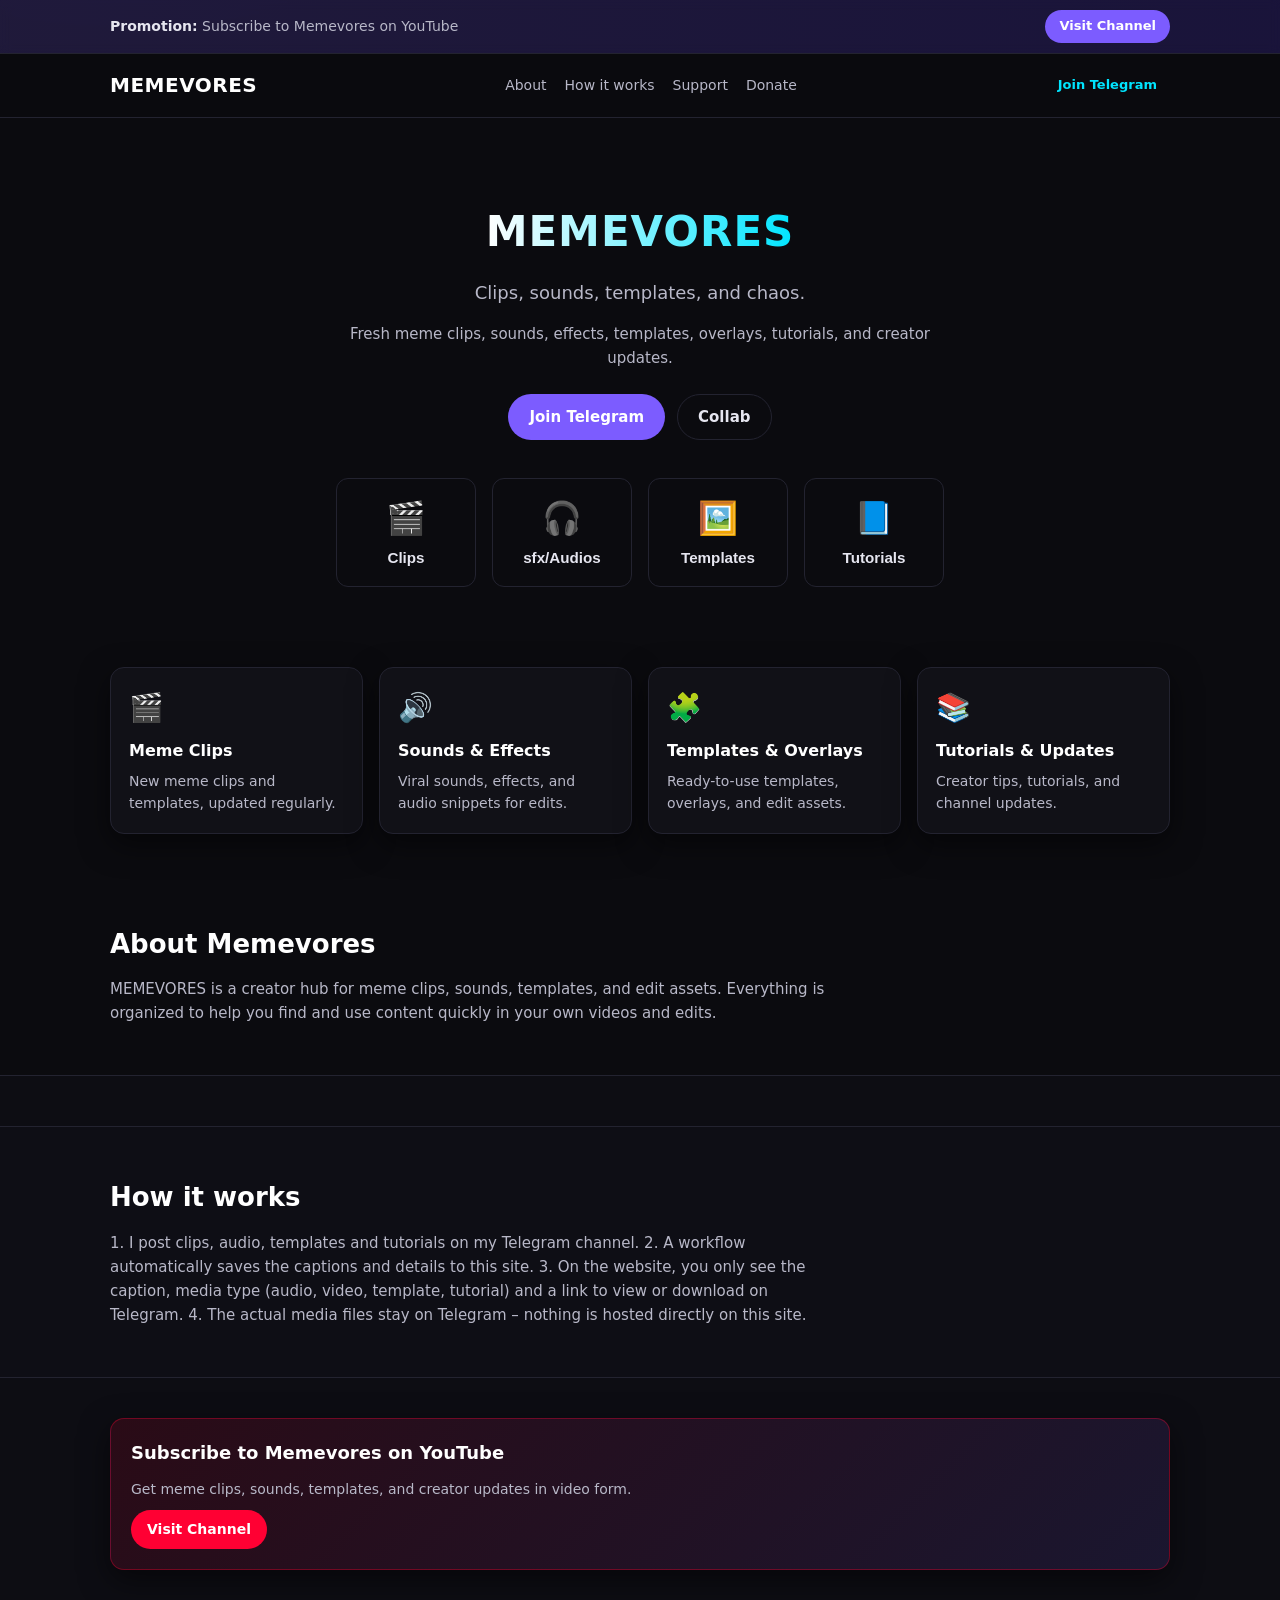
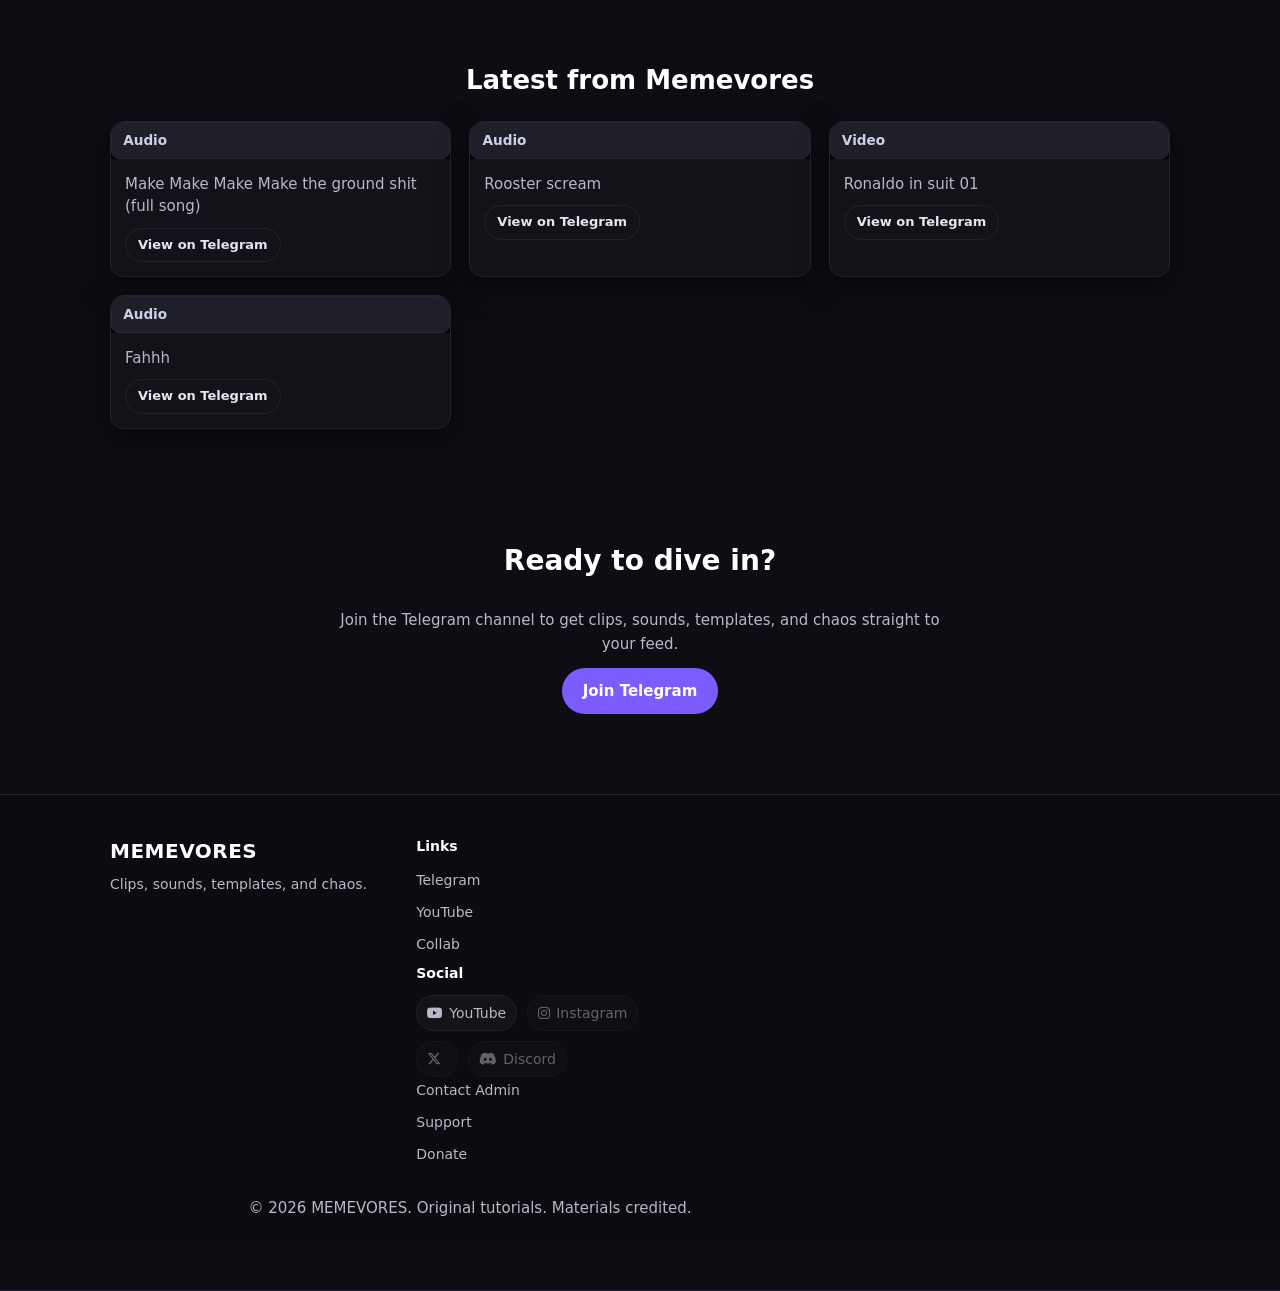
==== index.html @ bfcdf848 "Update index.html" ====
<!DOCTYPE html>
<html lang="en">
<head>
  <meta charset="UTF-8" />
  <meta name="viewport" content="width=device-width, initial-scale=1.0" />
  <title>MEMEVORES</title>
  <link
    rel="stylesheet"
    href="https://cdnjs.cloudflare.com/ajax/libs/font-awesome/6.5.2/css/all.min.css"
  />
  <link rel="stylesheet" href="style.css" />
</head>
<body>
  <!-- Promotion Banner -->
  <div id="promotion-banner" class="promotion-banner hidden"></div>

  <!-- Header -->
  <header class="site-header">
    <div class="container header-inner">
      <div class="logo" id="logo-text">MEMEVORES</div>
      <nav class="site-nav">
        <a href="#about">About</a>
        <a href="#how-it-works">How it works</a>
        <a href="#support">Support</a>
        <a href="#donate">Donate</a>
      </nav>
      <a id="telegram-header-btn" class="btn btn-sm" href="#" target="_blank" rel="noopener">
        Join Telegram
      </a>
    </div>
  </header>

  <!-- Hero -->
  <section class="hero">
    <div class="container hero-inner">
      <h1 id="hero-title">MEMEVORES</h1>
      <p id="hero-subtitle" class="hero-subtitle">Clips, sounds, templates, and chaos.</p>
      <p id="hero-description" class="hero-description"></p>
      <div id="hero-buttons" class="hero-buttons"></div>

      <!-- Category boxes -->
      <div class="category-grid" id="category-grid">
        <button class="category-card" data-category="clips">
          <div class="category-icon">🎬</div>
          <div class="category-name">Clips</div>
        </button>
        <button class="category-card" data-category="audio">
          <div class="category-icon">🎧</div>
          <div class="category-name">sfx/Audios</div>
        </button>
        <button class="category-card" data-category="templates">
          <div class="category-icon">🖼️</div>
          <div class="category-name">Templates</div>
        </button>
        <button class="category-card" data-category="tutorials">
          <div class="category-icon">📘</div>
          <div class="category-name">Tutorials</div>
        </button>
      </div>
    </div>
  </section>

  <!-- Features -->
  <section class="features">
    <div class="container">
      <div id="features-grid" class="features-grid"></div>
    </div>
  </section>

  <!-- Content Sections -->
  <section id="about" class="content-section">
    <div class="container">
      <h2 id="about-title">About Memevores</h2>
      <p id="about-text"></p>
    </div>
  </section>

  <section id="how-it-works" class="content-section alt-bg">
<section id="how-it-works" class="content-section alt-bg">
  <div class="container">
    <h2 id="how-title">How it works</h2>
    <p id="how-text"></p>
  </div>
</section>

  <!-- YouTube Promotion Card -->
  <section id="youtube-promo" class="promo-section">
    <div class="container">
      <div id="youtube-promo-card" class="promo-card"></div>
    </div>
  </section>

  <!-- Feed Section -->
  <section id="feed" class="feed-section">
    <div class="container">
      <h2>Latest from Memevores</h2>
      <div id="feed-grid" class="feed-grid"></div>
    </div>
  </section>

  <!-- CTA -->
  <section id="cta" class="cta-section">
    <div class="container cta-inner">
      <h2 id="cta-title"></h2>
      <p id="cta-description"></p>
      <a id="cta-button" class="btn btn-primary btn-lg" href="#" target="_blank" rel="noopener"></a>
    </div>
  </section>

  <!-- Footer -->
  <footer class="site-footer">
    <div class="container footer-inner">
      <div class="footer-brand">
        <div class="logo" id="footer-logo">MEMEVORES</div>
        <p id="footer-tagline">Clips, sounds, templates, and Fun.</p>
      </div>

      <div class="footer-links">
        <div class="footer-col">
          <h4>Links</h4>
          <ul>
            <li><a id="footer-telegram" href="#" target="_blank" rel="noopener">Telegram</a></li>
            <li><a id="footer-youtube" href="#" target="_blank" rel="noopener">YouTube</a></li>
            <li><a id="footer-collab" href="#" target="_blank" rel="noopener">Collab</a></li>
          </ul>
        </div>

        <div class="footer-col">
          <h4>Social</h4>
          <div id="social-buttons" class="social-buttons"></div>
        </div>

        <div class="footer-col">
          <ul>
            <li><a href="https://t.me/+NZcBNeBvClFlMTE1" target="_blank" rel="noopener">Contact Admin</a></li>
            <li><a id="footer-support" href="#support">Support</a></li>
            <li><a href="#donate">Donate</a></li>
          </ul>
        </div>
      </div>
    </div>

    <div class="container copyright">
      <p>&copy; <span id="year"></span> MEMEVORES. Original tutorials. Materials credited.</p>
    </div>
  </footer>

  <!-- Donate Modal -->
  <div id="donate-modal" class="modal hidden">
    <div class="modal-backdrop"></div>
    <div class="modal-content">
      <button id="donate-close" class="modal-close" aria-label="Close">&times;</button>
      <h3 id="donate-title">Payment Methods</h3>
      <p id="donate-description">Payment methods are coming soon. For now, consider supporting via the Support option.</p>

      <div class="donate-actions">
        <a id="donate-support-link" class="btn btn-primary" href="#" target="_blank" rel="noopener">
          Go to Support
        </a>
      </div>
    </div>
  </div>

  <!-- Support Modal -->
  <div id="support-modal" class="modal hidden">
    <div class="modal-backdrop"></div>
    <div class="modal-content">
      <button id="support-close" class="modal-close" aria-label="Close">&times;</button>
      <h3 id="support-title">Thanks for considering support</h3>
      <p id="support-description">Your support helps keep MEMEVORES running with clips, sounds, and tutorials.</p>

      <div class="donate-actions" id="support-buttons">
        <a id="support-mv-admin" class="btn btn-primary" href="#" target="_blank" rel="noopener">
          Contact for support
        </a>
        <!-- Future buttons (Buy Me a Coffee, etc.) can be added here -->
      </div>
    </div>
  </div>

  <!-- Category Browse Modal -->
  <div id="category-modal" class="modal hidden">
    <div class="modal-backdrop"></div>
    <div class="modal-content modal-wide">
      <button id="category-close" class="modal-close" aria-label="Close">&times;</button>
      <h3 id="category-modal-title">Browse</h3>

      <div class="filters">
        <input
          id="category-search"
          type="text"
          placeholder="Search in this category..."
        />
      </div>

      <div id="category-posts-grid" class="feed-grid"></div>
    </div>
  </div>

  <script src="script.js"></script>
</body>
</html>
---- style.css ----
/* ===== Base & Variables ===== */
:root {
  --bg: #0b0b0f;
  --bg-alt: #0f0f16;
  --text: #e6e6f0;
  --text-dim: #b8b8c8;
  --primary: #7c5cff;
  --primary-2: #5c3dff;
  --accent: #00e5ff;
  --youtube: #ff0033;
  --border: #232330;
  --card-bg: rgba(20, 20, 28, 0.7);
  --shadow: 0 10px 30px rgba(0, 0, 0, 0.5);
  --radius: 14px;
  --radius-sm: 10px;
  --font-main: ui-sans-serif, system-ui, -apple-system, "Segoe UI", Roboto, "Helvetica Neue", Arial;
}

* {
  box-sizing: border-box;
  margin: 0;
  padding: 0;
}

html {
  scroll-behavior: smooth;
}

body {
  background: radial-gradient(1200px 800px at 10% -10%, #1a1630 0%, var(--bg) 40%),
              radial-gradient(1000px 700px at 110% 10%, #172033 0%, var(--bg) 45%);
  color: var(--text);
  font-family: var(--font-main);
  line-height: 1.6;
  min-height: 100vh;
}

.container {
  width: 100%;
  max-width: 1100px;
  margin: 0 auto;
  padding: 0 20px;
}

a {
  color: var(--accent);
  text-decoration: none;
}

/* ===== Promotion Banner ===== */
.promotion-banner {
  position: sticky;
  top: 0;
  z-index: 50;
  background: linear-gradient(90deg, rgba(124,92,255,0.18), rgba(92,61,255,0.18));
  border-bottom: 1px solid var(--border);
  padding: 10px 0;
  backdrop-filter: blur(6px);
}

.promotion-banner.hidden {
  display: none;
}

.promo-inner {
  display: flex;
  align-items: center;
  justify-content: space-between;
  gap: 16px;
}

.promo-text {
  font-size: 14px;
  color: var(--text-dim);
}

.promo-text strong {
  color: var(--text);
}

.promo-btn {
  background: var(--primary);
  color: #fff;
  padding: 6px 14px;
  border-radius: 999px;
  font-size: 13px;
  font-weight: 600;
  white-space: nowrap;
  transition: transform 0.2s ease, background 0.2s ease;
}

.promo-btn:hover {
  background: var(--primary-2);
  transform: translateY(-1px);
}

/* ===== Header ===== */
.site-header {
  position: sticky;
  top: 0;
  z-index: 40;
  background: rgba(11, 11, 15, 0.7);
  border-bottom: 1px solid var(--border);
  backdrop-filter: blur(10px);
}

.header-inner {
  display: flex;
  align-items: center;
  justify-content: space-between;
  padding: 14px 20px;
  gap: 16px;
}

.logo {
  font-size: 20px;
  font-weight: 800;
  letter-spacing: 0.5px;
  color: #fff;
  text-transform: uppercase;
}

.site-nav {
  display: none;
  gap: 18px;
}

.site-nav a {
  color: var(--text-dim);
  font-size: 14px;
  transition: color 0.2s ease;
}

.site-nav a:hover {
  color: var(--text);
}

@media (min-width: 768px) {
  .site-nav {
    display: flex;
  }
}

.btn {
  display: inline-flex;
  align-items: center;
  justify-content: center;
  gap: 8px;
  padding: 8px 16px;
  border-radius: 999px;
  font-size: 14px;
  font-weight: 600;
  border: 1px solid transparent;
  transition: transform 0.2s ease, background 0.2s ease, border-color 0.2s ease;
  cursor: pointer;
  text-decoration: none;
}

.btn-sm {
  padding: 6px 12px;
  font-size: 13px;
}

.btn-primary {
  background: var(--primary);
  color: #fff;
}

.btn-primary:hover {
  background: var(--primary-2);
  transform: translateY(-1px);
}

.btn-secondary {
  background: transparent;
  color: var(--text);
  border: 1px solid var(--border);
}

.btn-secondary:hover {
  border-color: var(--text-dim);
  transform: translateY(-1px);
}

/* ===== Hero ===== */
.hero {
  padding: 80px 0 40px;
  text-align: center;
}

.hero-inner {
  display: flex;
  flex-direction: column;
  align-items: center;
  gap: 14px;
}

#hero-title {
  font-size: 42px;
  font-weight: 900;
  letter-spacing: 1px;
  background: linear-gradient(90deg, #fff, var(--accent));
  -webkit-background-clip: text;
  background-clip: text;
  color: transparent;
}

.hero-subtitle {
  font-size: 18px;
  color: var(--text-dim);
  max-width: 520px;
}

.hero-description {
  font-size: 15px;
  color: var(--text-dim);
  max-width: 640px;
}

.hero-buttons {
  display: flex;
  gap: 12px;
  margin-top: 10px;
  flex-wrap: wrap;
  justify-content: center;
}

.btn-lg {
  padding: 10px 20px;
  font-size: 15px;
}

/* ===== Features ===== */
.features {
  padding: 40px 0;
}

.features-grid {
  display: grid;
  grid-template-columns: 1fr;
  gap: 16px;
}

@media (min-width: 700px) {
  .features-grid {
    grid-template-columns: repeat(2, 1fr);
  }
}

@media (min-width: 900px) {
  .features-grid {
    grid-template-columns: repeat(4, 1fr);
  }
}

.feature-card {
  background: var(--card-bg);
  border: 1px solid var(--border);
  border-radius: var(--radius);
  padding: 18px;
  box-shadow: var(--shadow);
  transition: transform 0.2s ease, border-color 0.2s ease;
}

.feature-card:hover {
  transform: translateY(-4px);
  border-color: rgba(124, 92, 255, 0.5);
}

.feature-icon {
  font-size: 28px;
  margin-bottom: 8px;
}

.feature-title {
  font-size: 16px;
  font-weight: 700;
  margin-bottom: 6px;
  color: #fff;
}

.feature-desc {
  font-size: 14px;
  color: var(--text-dim);
}

/* ===== Content Sections ===== */
.content-section {
  padding: 50px 0;
}

.content-section.alt-bg {
  background: rgba(15, 15, 22, 0.6);
  border-top: 1px solid var(--border);
  border-bottom: 1px solid var(--border);
}

.content-section h2 {
  font-size: 26px;
  font-weight: 800;
  margin-bottom: 12px;
  color: #fff;
}

.content-section p {
  font-size: 15px;
  color: var(--text-dim);
  max-width: 720px;
}

/* ===== YouTube Promo Card ===== */
.promo-section {
  padding: 40px 0;
}

.promo-card {
  background: linear-gradient(135deg, rgba(255,0,51,0.12), rgba(124,92,255,0.12));
  border: 1px solid rgba(255, 0, 51, 0.35);
  border-radius: var(--radius);
  padding: 20px;
  display: flex;
  flex-direction: column;
  gap: 10px;
  box-shadow: var(--shadow);
}

.promo-card-title {
  font-size: 18px;
  font-weight: 800;
  color: #fff;
}

.promo-card-desc {
  font-size: 14px;
  color: var(--text-dim);
}

.promo-card-btn {
  align-self: flex-start;
  background: var(--youtube);
  color: #fff;
  padding: 8px 16px;
  border-radius: 999px;
  font-size: 14px;
  font-weight: 700;
  text-decoration: none;
  transition: transform 0.2s ease, filter 0.2s ease;
}

.promo-card-btn:hover {
  transform: translateY(-2px);
  filter: brightness(1.1);
}

/* ===== CTA ===== */
.cta-section {
  padding: 60px 0 80px;
  text-align: center;
}

.cta-inner {
  display: flex;
  flex-direction: column;
  align-items: center;
  gap: 12px;
}

.cta-inner h2 {
  font-size: 28px;
  font-weight: 800;
  color: #fff;
}

.cta-inner p {
  font-size: 15px;
  color: var(--text-dim);
  max-width: 620px;
}

/* ===== Footer ===== */
.site-footer {
  border-top: 1px solid var(--border);
  padding: 40px 0 20px;
  background: rgba(11, 11, 15, 0.7);
}

.footer-inner {
  display: grid;
  grid-template-columns: 1fr;
  gap: 24px;
}

@media (min-width: 800px) {
  .footer-inner {
    grid-template-columns: 1.2fr 1fr 1fr 1fr;
  }
}

.footer-brand .logo {
  margin-bottom: 6px;
}

#footer-tagline {
  font-size: 14px;
  color: var(--text-dim);
}

.footer-col h4 {
  font-size: 14px;
  font-weight: 700;
  margin-bottom: 10px;
  color: #fff;
}

.footer-col ul {
  list-style: none;
}

.footer-col li {
  margin-bottom: 6px;
}

.footer-col a {
  color: var(--text-dim);
  font-size: 14px;
  transition: color 0.2s ease;
}

.footer-col a:hover {
  color: var(--text);
}

.social-buttons {
  display: flex;
  gap: 10px;
  flex-wrap: wrap;
}

.social-btn {
  display: inline-flex;
  align-items: center;
  gap: 6px;
  padding: 6px 10px;
  border-radius: 999px;
  border: 1px solid var(--border);
  background: rgba(255, 255, 255, 0.03);
  color: var(--text);
  font-size: 13px;
  text-decoration: none;
  transition: transform 0.2s ease, border-color 0.2s ease, background 0.2s ease;
}

.social-btn:hover {
  transform: translateY(-2px);
  border-color: var(--text-dim);
  background: rgba(255, 255, 255, 0.06);
}

.social-btn.disabled {
  opacity: 0.5;
  pointer-events: none;
}

.copyright {
  margin-top: 24px;
  text-align: center;
  font-size: 13px;
  color: var(--text-dim);
}

/* ===== Donate Modal ===== */
.modal {
  position: fixed;
  inset: 0;
  z-index: 100;
  display: flex;
  align-items: center;
  justify-content: center;
  padding: 20px;
}

.modal.hidden {
  display: none;
}

.modal-backdrop {
  position: absolute;
  inset: 0;
  background: rgba(0, 0, 0, 0.7);
  backdrop-filter: blur(4px);
}

.modal-content {
  position: relative;
  width: 100%;
  max-width: 420px;
  background: #0f0f16;
  border: 1px solid var(--border);
  border-radius: var(--radius);
  padding: 22px;
  box-shadow: var(--shadow);
}

.modal-close {
  position: absolute;
  top: 10px;
  right: 10px;
  background: transparent;
  border: none;
  color: var(--text-dim);
  font-size: 22px;
  cursor: pointer;
  line-height: 1;
}

.modal-close:hover {
  color: #fff;
}

#donate-title {
  font-size: 20px;
  font-weight: 800;
  margin-bottom: 6px;
  color: #fff;
}

#donate-description {
  font-size: 14px;
  color: var(--text-dim);
  margin-bottom: 14px;
}

.donate-qr {
  text-align: center;
  margin: 10px 0 14px;
}

.donate-qr img {
  max-width: 220px;
  border-radius: 10px;
  border: 1px solid var(--border);
}

.donate-qr-note {
  font-size: 13px;
  color: var(--text-dim);
  margin-top: 6px;
}

.donate-direct {
  text-align: center;
  margin: 10px 0 14px;
}

.donate-actions {
  display: flex;
  justify-content: center;
}

.donate-actions .btn {
  width: 100%;
}

/* ===== Utilities ===== */
.hidden {
  display: none !important;
}

#support-description {
  font-size: 14px;
  color: var(--text-dim);
  font-weight: 400;
  margin-bottom: 14px;
}

/* ===== Feed Section ===== */
.feed-section {
  padding: 50px 0;
}

.feed-section h2 {
  font-size: 26px;
  font-weight: 800;
  margin-bottom: 20px;
  color: #fff;
  text-align: center;
}

.feed-grid {
  display: grid;
  grid-template-columns: 1fr;
  gap: 18px;
}

@media (min-width: 600px) {
  .feed-grid {
    grid-template-columns: repeat(2, 1fr);
  }
}

@media (min-width: 900px) {
  .feed-grid {
    grid-template-columns: repeat(3, 1fr);
  }
}

.feed-card {
  background: var(--card-bg);
  border: 1px solid var(--border);
  border-radius: var(--radius);
  overflow: hidden;
  box-shadow: var(--shadow);
  display: flex;
  flex-direction: column;
  transition: transform 0.2s ease, border-color 0.2s ease;
}

.feed-card:hover {
  transform: translateY(-4px);
  border-color: rgba(124, 92, 255, 0.5);
}

.feed-media {
  width: 100%;
  background: #000;
  display: block;
}

.feed-media img,
.feed-media video {
  width: 100%;
  height: auto;
  display: block;
}

.feed-content {
  padding: 14px;
  display: flex;
  flex-direction: column;
  gap: 10px;
  flex: 1;
}

.feed-caption {
  font-size: 14px;
  color: var(--text-dim);
  line-height: 1.5;
  margin: 0;
}

.feed-telegram-btn {
  align-self: flex-start;
  background: transparent;
  color: var(--text);
  border: 1px solid var(--border);
  padding: 6px 12px;
  border-radius: 999px;
  font-size: 13px;
  font-weight: 600;
  text-decoration: none;
  transition: transform 0.2s ease, border-color 0.2s ease, background 0.2s ease;
}

.feed-telegram-btn:hover {
  transform: translateY(-2px);
  border-color: var(--text-dim);
  background: rgba(255, 255, 255, 0.05);
}

.feed-card.text-only .feed-media {
  display: none;
}
/* Category grid in hero */
.category-grid {
  display: grid;
  grid-template-columns: repeat(auto-fit, minmax(140px, 1fr));
  gap: 1rem;
  margin-top: 1.5rem;
  max-width: 700px;
  margin-left: auto;
  margin-right: auto;
}

.category-card {
  background: var(--card);
  border: 1px solid var(--border);
  border-radius: 12px;
  padding: 1.25rem 1rem;
  display: flex;
  flex-direction: column;
  align-items: center;
  gap: 0.5rem;
  cursor: pointer;
  color: var(--text);
  transition: transform 0.15s ease, border-color 0.15s ease, background 0.15s ease;
}

.category-card:hover {
  transform: translateY(-2px);
  border-color: var(--accent);
  background: #1a1a22;
}

.category-icon {
  font-size: 2rem;
  margin-bottom: 0.25rem;
}

.category-name {
  font-size: 0.95rem;
  font-weight: 600;
}

/* Wider modal for category browse */
.modal-wide {
  max-width: 900px;
}

/* Filters inside category modal */
.filters {
  display: flex;
  gap: 0.75rem;
  flex-wrap: wrap;
  margin-bottom: 1rem;
}

.filters input {
  flex: 1;
  min-width: 200px;
  background: var(--card);
  border: 1px solid var(--border);
  color: var(--text);
  padding: 0.5rem 0.75rem;
  border-radius: 8px;
  font-size: 0.95rem;
}

/* Reuse feed-card styles for category posts */
#category-posts-grid .feed-card {
  cursor: pointer;
}
/* Audio posts: compact player, not square */
.feed-card:has(.feed-media audio),
#category-posts-grid .feed-card:has(.feed-media audio) {
  /* Remove fixed square aspect for audio */
}

.feed-card:has(.feed-media audio) .feed-media {
  aspect-ratio: auto;
  min-height: 80px;
  display: flex;
  align-items: center;
  justify-content: center;
  padding: 0.75rem;
}

.feed-card:has(.feed-media audio) .feed-media audio {
  width: 100%;
  max-width: 100%;
  height: auto;
}

.media-type-label {
  background: #1f1f2a;
  color: #cfcfe6;
  border: 1px solid #262633;
  border-radius: 8px;
  padding: 0.4rem 0.7rem;
  font-size: 0.85rem;
  font-weight: 600;
}
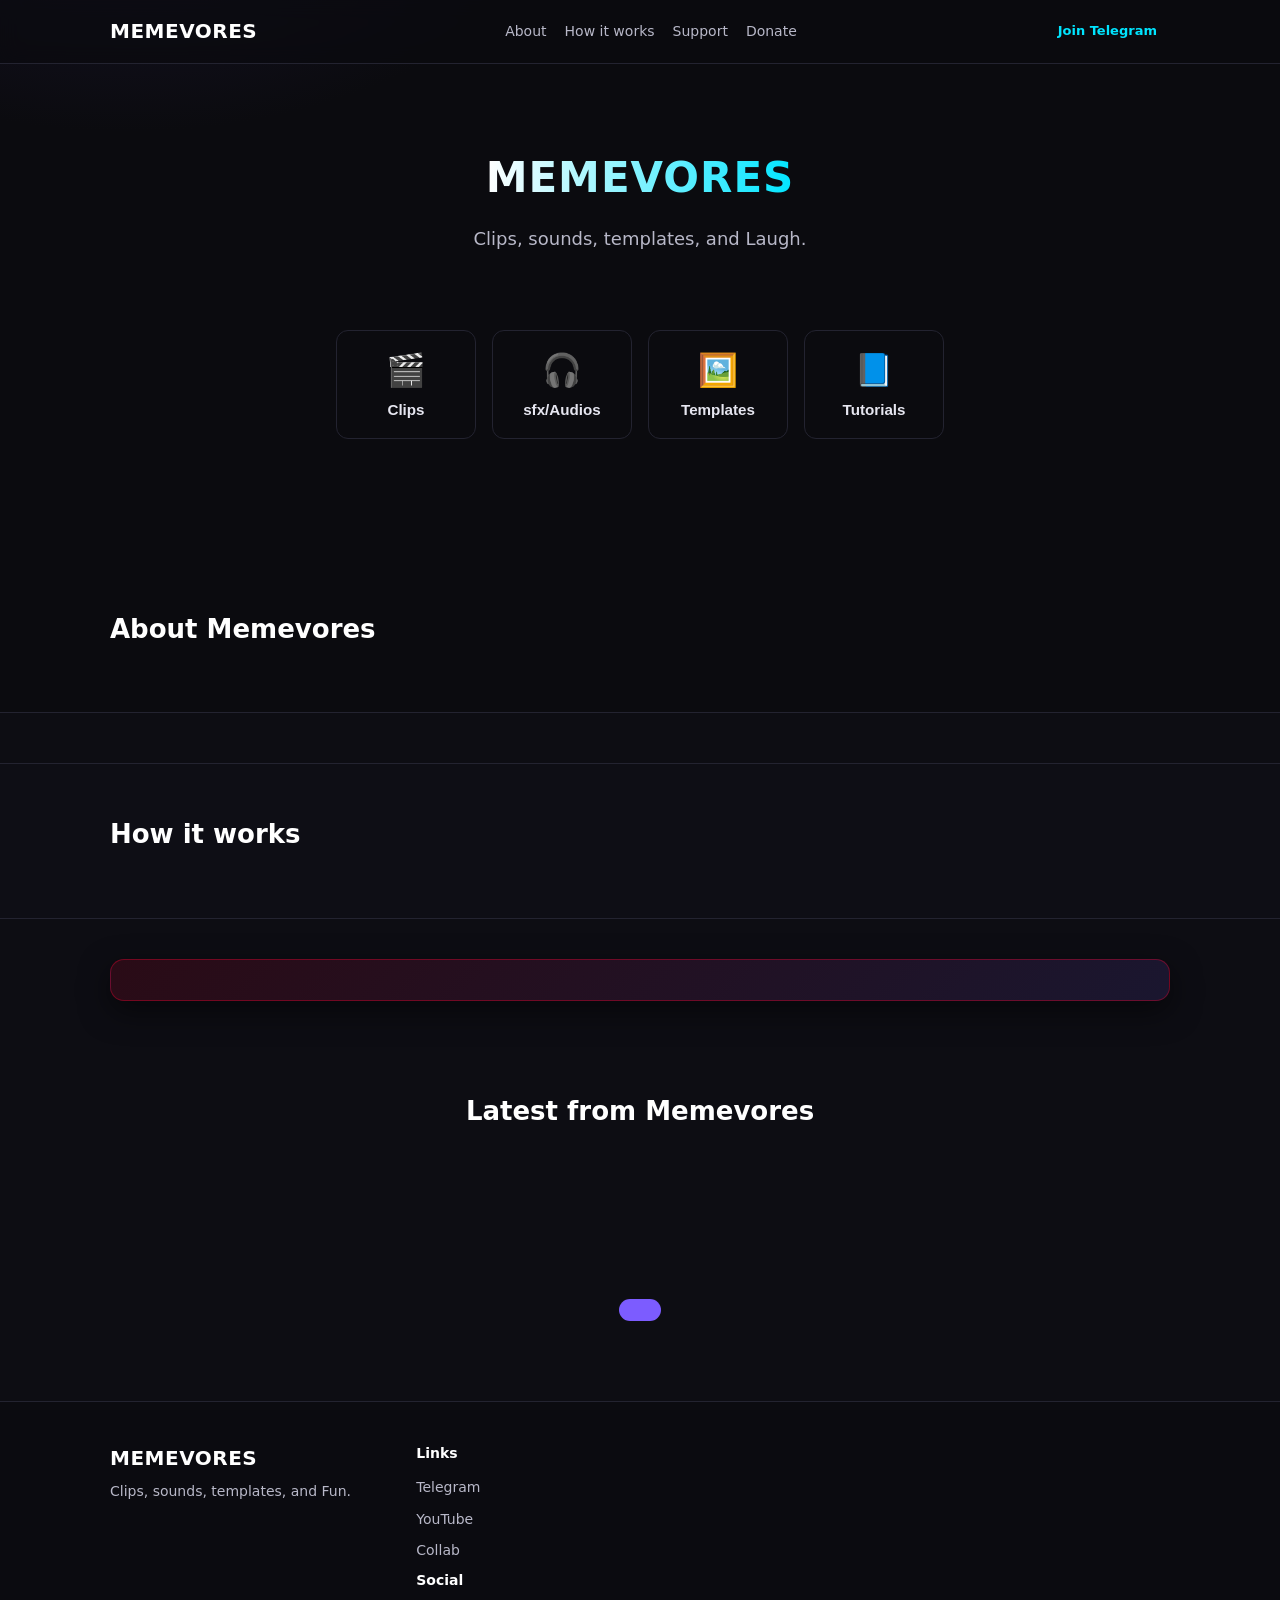
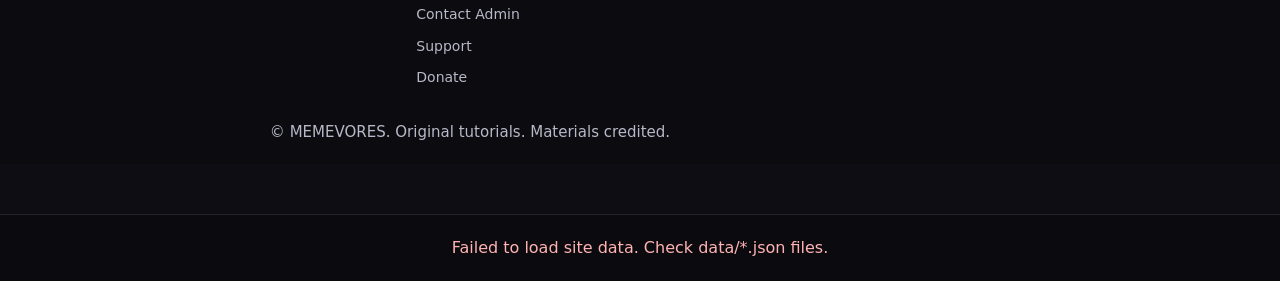
==== commit 13c50227: "Update index.html" ====
--- a/index.html
+++ b/index.html
@@ -34,7 +34,7 @@
   <section class="hero">
     <div class="container hero-inner">
       <h1 id="hero-title">MEMEVORES</h1>
-      <p id="hero-subtitle" class="hero-subtitle">Clips, sounds, templates, and chaos.</p>
+      <p id="hero-subtitle" class="hero-subtitle">Clips, sounds, templates, and Laugh.</p>
       <p id="hero-description" class="hero-description"></p>
       <div id="hero-buttons" class="hero-buttons"></div>
 
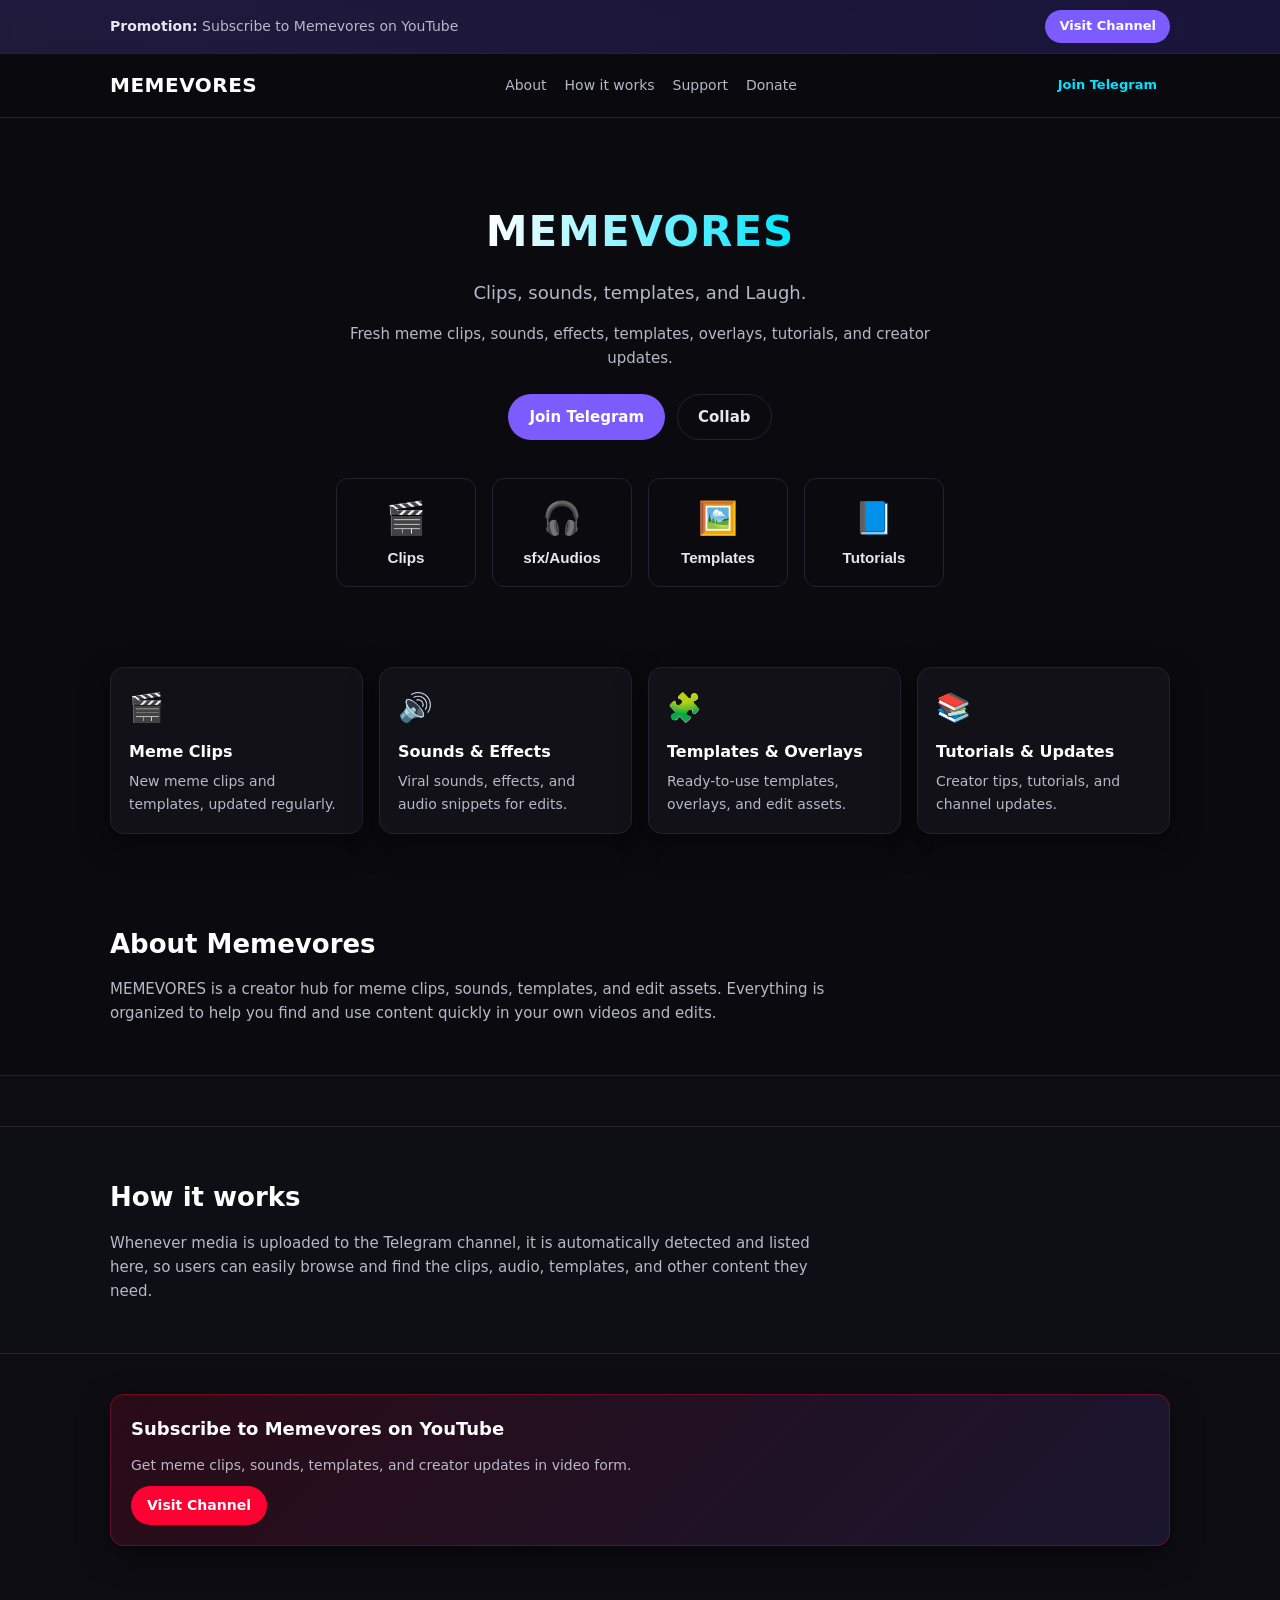
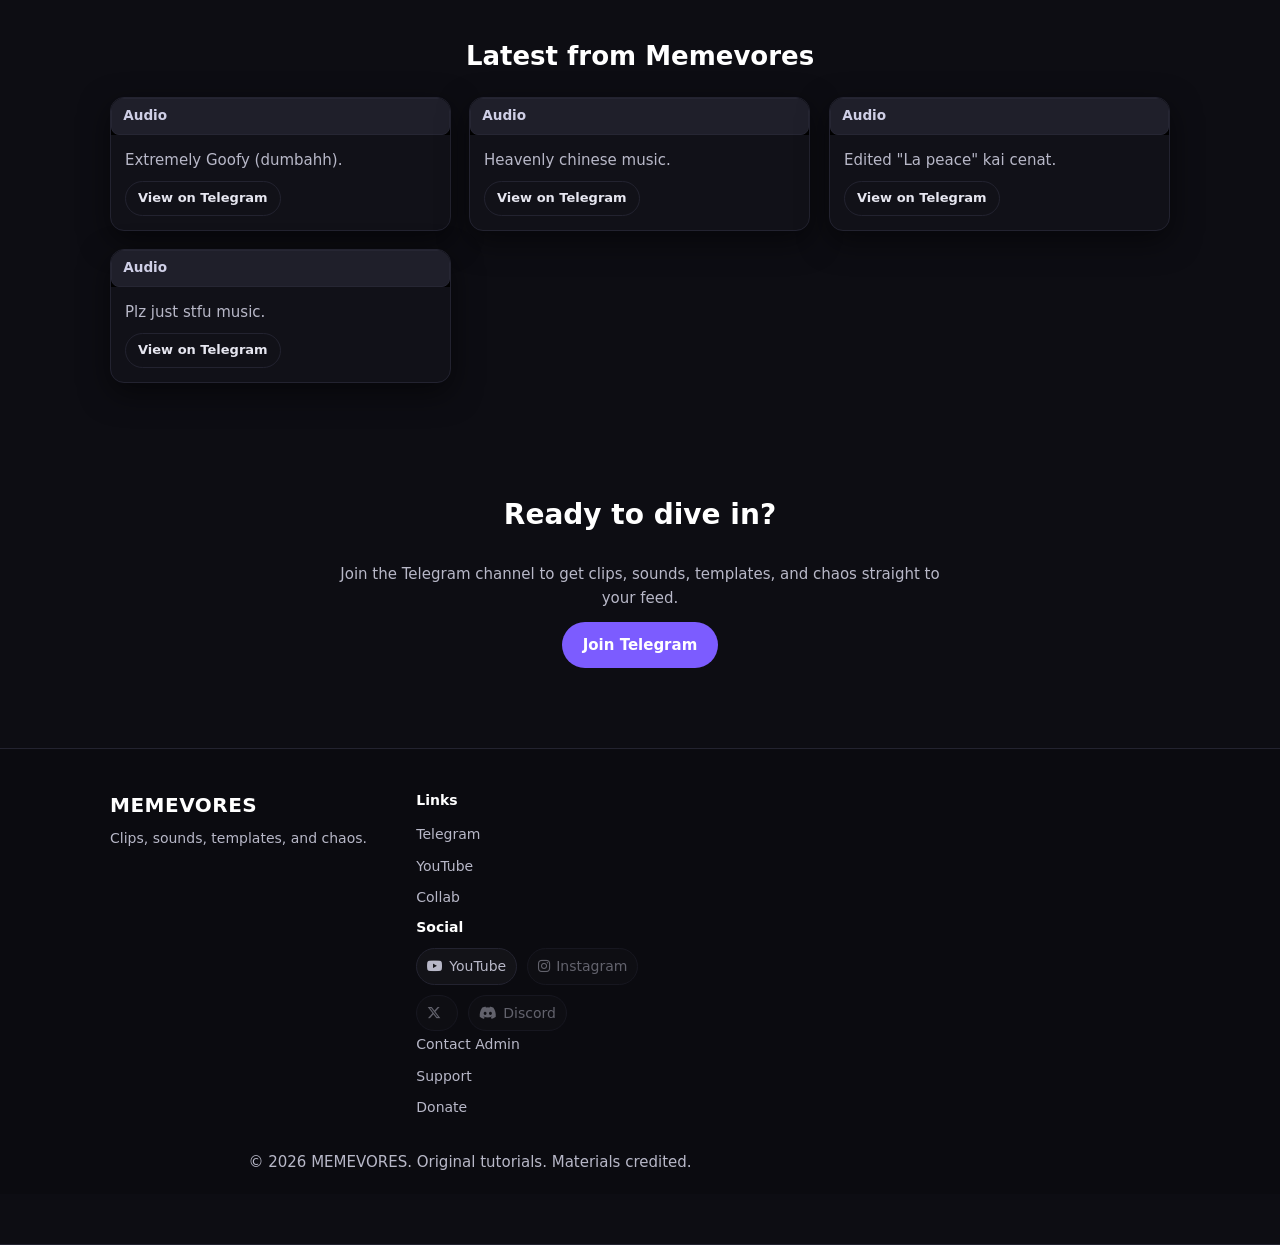
==== commit c54613ca: "Update index.html" ====
--- a/index.html
+++ b/index.html
@@ -179,23 +179,34 @@
   </div>
 
   <!-- Category Browse Modal -->
-  <div id="category-modal" class="modal hidden">
-    <div class="modal-backdrop"></div>
-    <div class="modal-content modal-wide">
-      <button id="category-close" class="modal-close" aria-label="Close">&times;</button>
-      <h3 id="category-modal-title">Browse</h3>
-
-      <div class="filters">
-        <input
-          id="category-search"
-          type="text"
-          placeholder="Search in this category..."
-        />
-      </div>
-
-      <div id="category-posts-grid" class="feed-grid"></div>
-    </div>
-  </div>
+<div id="category-modal" class="modal hidden">
+  <div class="modal-backdrop"></div>
+  <div class="modal-content modal-wide">
+    <button id="category-close" class="modal-close" aria-label="Close">&times;</button>
+    <h3 id="category-modal-title">Browse</h3>
+
+    <div class="filters">
+      <input
+        id="category-search"
+        type="text"
+        placeholder="Search in this category..."
+      />
+    </div>
+
+    <div id="category-posts-grid" class="feed-grid"></div>
+
+    <!-- Pagination -->
+    <div class="category-pagination" id="category-pagination" aria-label="Pagination">
+      <button id="cat-prev" class="btn btn-sm" type="button" disabled>
+        ← Previous
+      </button>
+      <div class="page-numbers" id="cat-page-numbers"></div>
+      <button id="cat-next" class="btn btn-sm" type="button" disabled>
+        Next →
+      </button>
+    </div>
+  </div>
+</div>
 
   <script src="script.js"></script>
 </body>
--- a/style.css
+++ b/style.css
@@ -769,3 +769,31 @@
   font-size: 0.85rem;
   font-weight: 600;
 }
+
+.scroll-reveal {
+  opacity: 0;
+  transform: translateY(42px);
+  transition:
+    opacity 700ms cubic-bezier(0.22, 1, 0.36, 1),
+    transform 700ms cubic-bezier(0.22, 1, 0.36, 1);
+  will-change: opacity, transform;
+}
+
+.scroll-reveal.from-top {
+  transform: translateY(-42px);
+}
+
+.scroll-reveal.show {
+  opacity: 1;
+  transform: translateY(0);
+}
+
+@media (prefers-reduced-motion: reduce) {
+  .scroll-reveal,
+  .scroll-reveal.from-top,
+  .scroll-reveal.show {
+    opacity: 1;
+    transform: none;
+    transition: none;
+  }
+}
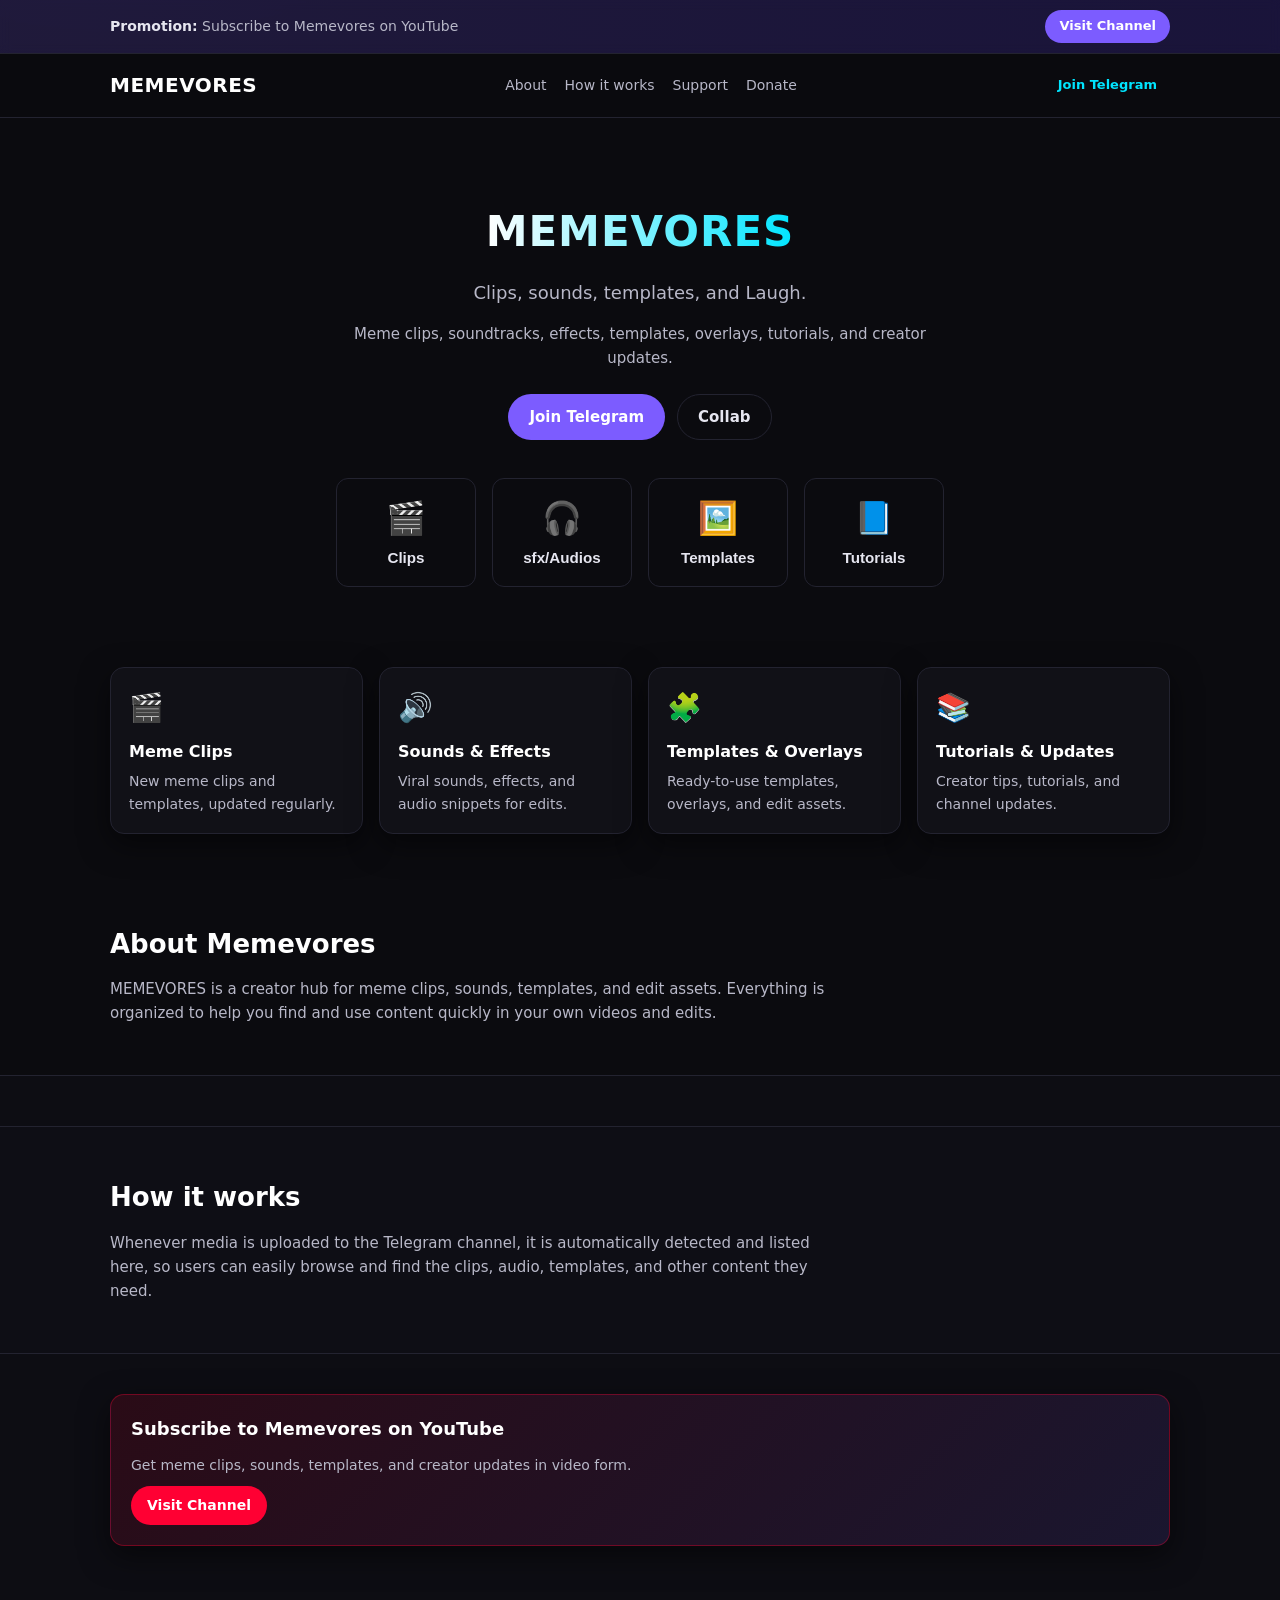
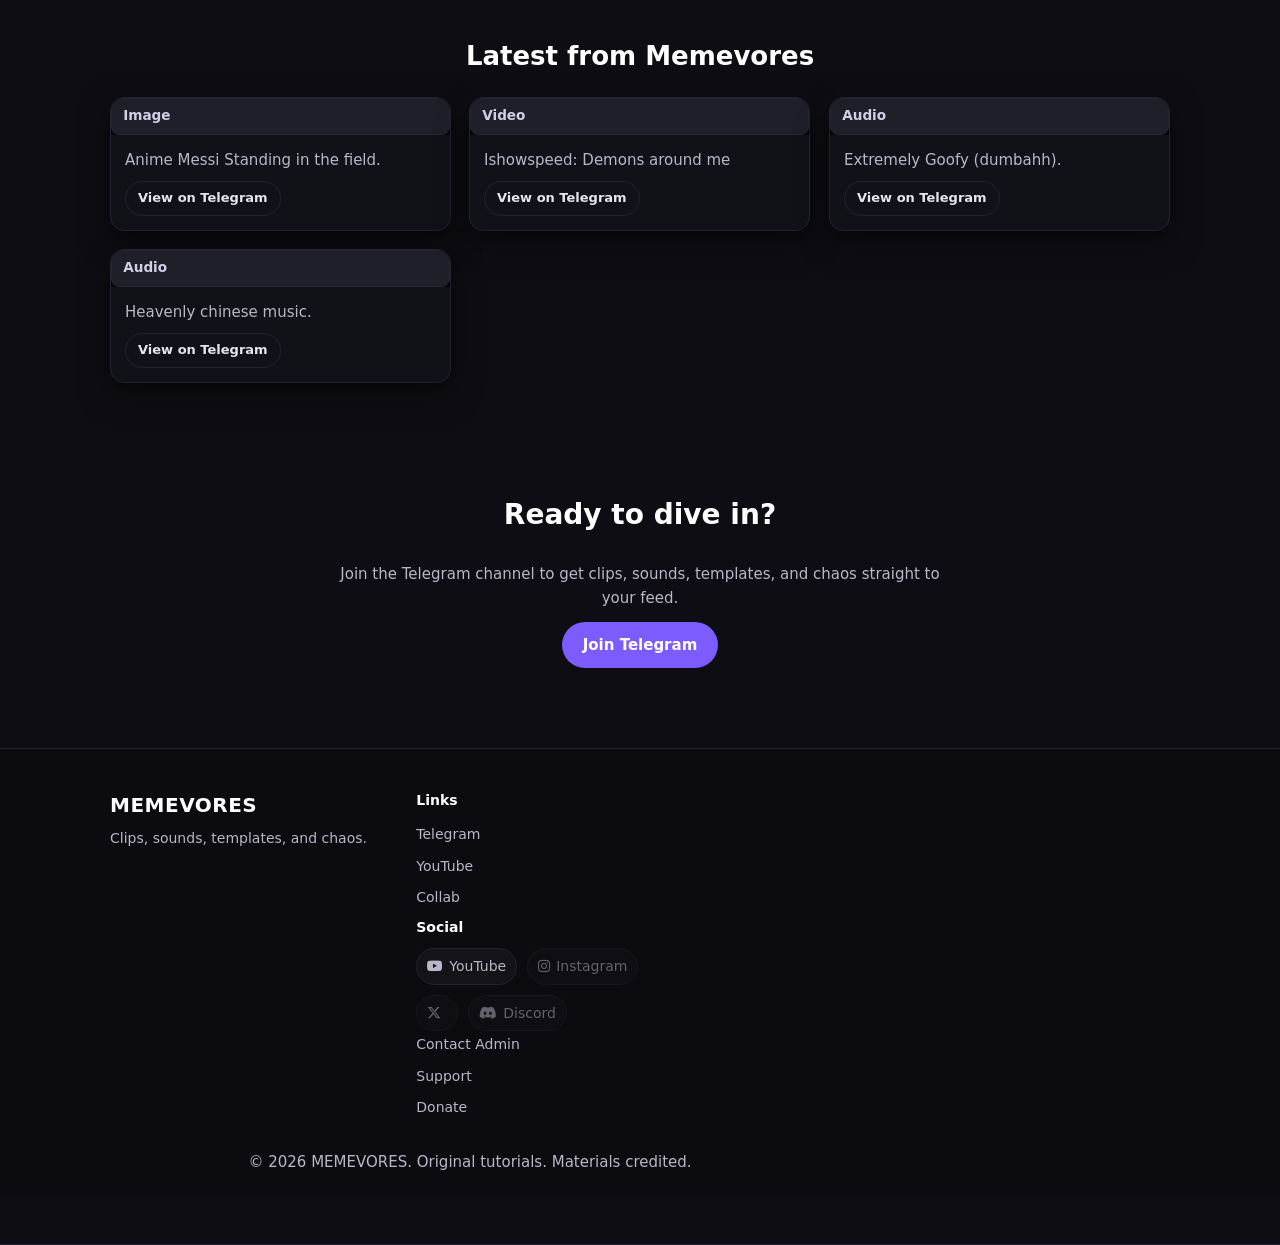
==== commit 64730610: "Update index.html" ====
--- a/index.html
+++ b/index.html
@@ -8,7 +8,7 @@
     rel="stylesheet"
     href="https://cdnjs.cloudflare.com/ajax/libs/font-awesome/6.5.2/css/all.min.css"
   />
-  <link rel="stylesheet" href="style.css" />
+  <link rel="stylesheet" href="style.css?v=2" />
 </head>
 <body>
   <!-- Promotion Banner -->
@@ -208,6 +208,6 @@
   </div>
 </div>
 
-  <script src="script.js"></script>
+  <script src="script.js?v=2"></script>
 </body>
 </html>
--- a/style.css
+++ b/style.css
@@ -797,3 +797,61 @@
     transition: none;
   }
 }
+/* ===== Category Pagination ===== */
+.category-pagination {
+  display: flex;
+  align-items: center;
+  justify-content: center;
+  gap: 10px;
+  margin-top: 18px;
+  flex-wrap: wrap;
+}
+
+.page-numbers {
+  display: flex;
+  align-items: center;
+  gap: 8px;
+}
+
+.page-numbers .page-btn {
+  min-width: 36px;
+  height: 36px;
+  display: inline-flex;
+  align-items: center;
+  justify-content: center;
+  padding: 0 10px;
+  border-radius: 999px;
+  border: 1px solid var(--border);
+  background: var(--card-bg);
+  color: var(--text);
+  font-size: 14px;
+  font-weight: 600;
+  cursor: pointer;
+  transition: transform 0.15s ease, background 0.15s ease, border-color 0.15s ease, color 0.15s ease;
+}
+
+.page-numbers .page-btn:hover:not([disabled]) {
+  transform: translateY(-2px);
+  border-color: var(--accent);
+  background: #1a1a22;
+}
+
+.page-numbers .page-btn.active {
+  background: var(--primary);
+  color: #fff;
+  border-color: var(--primary);
+  pointer-events: none;
+}
+
+.page-numbers .page-btn[disabled] {
+  opacity: 0.5;
+  cursor: not-allowed;
+  pointer-events: none;
+}
+
+/* Disable Previous/Next when at edges */
+.category-pagination .btn[disabled] {
+  opacity: 0.5;
+  cursor: not-allowed;
+  pointer-events: none;
+}
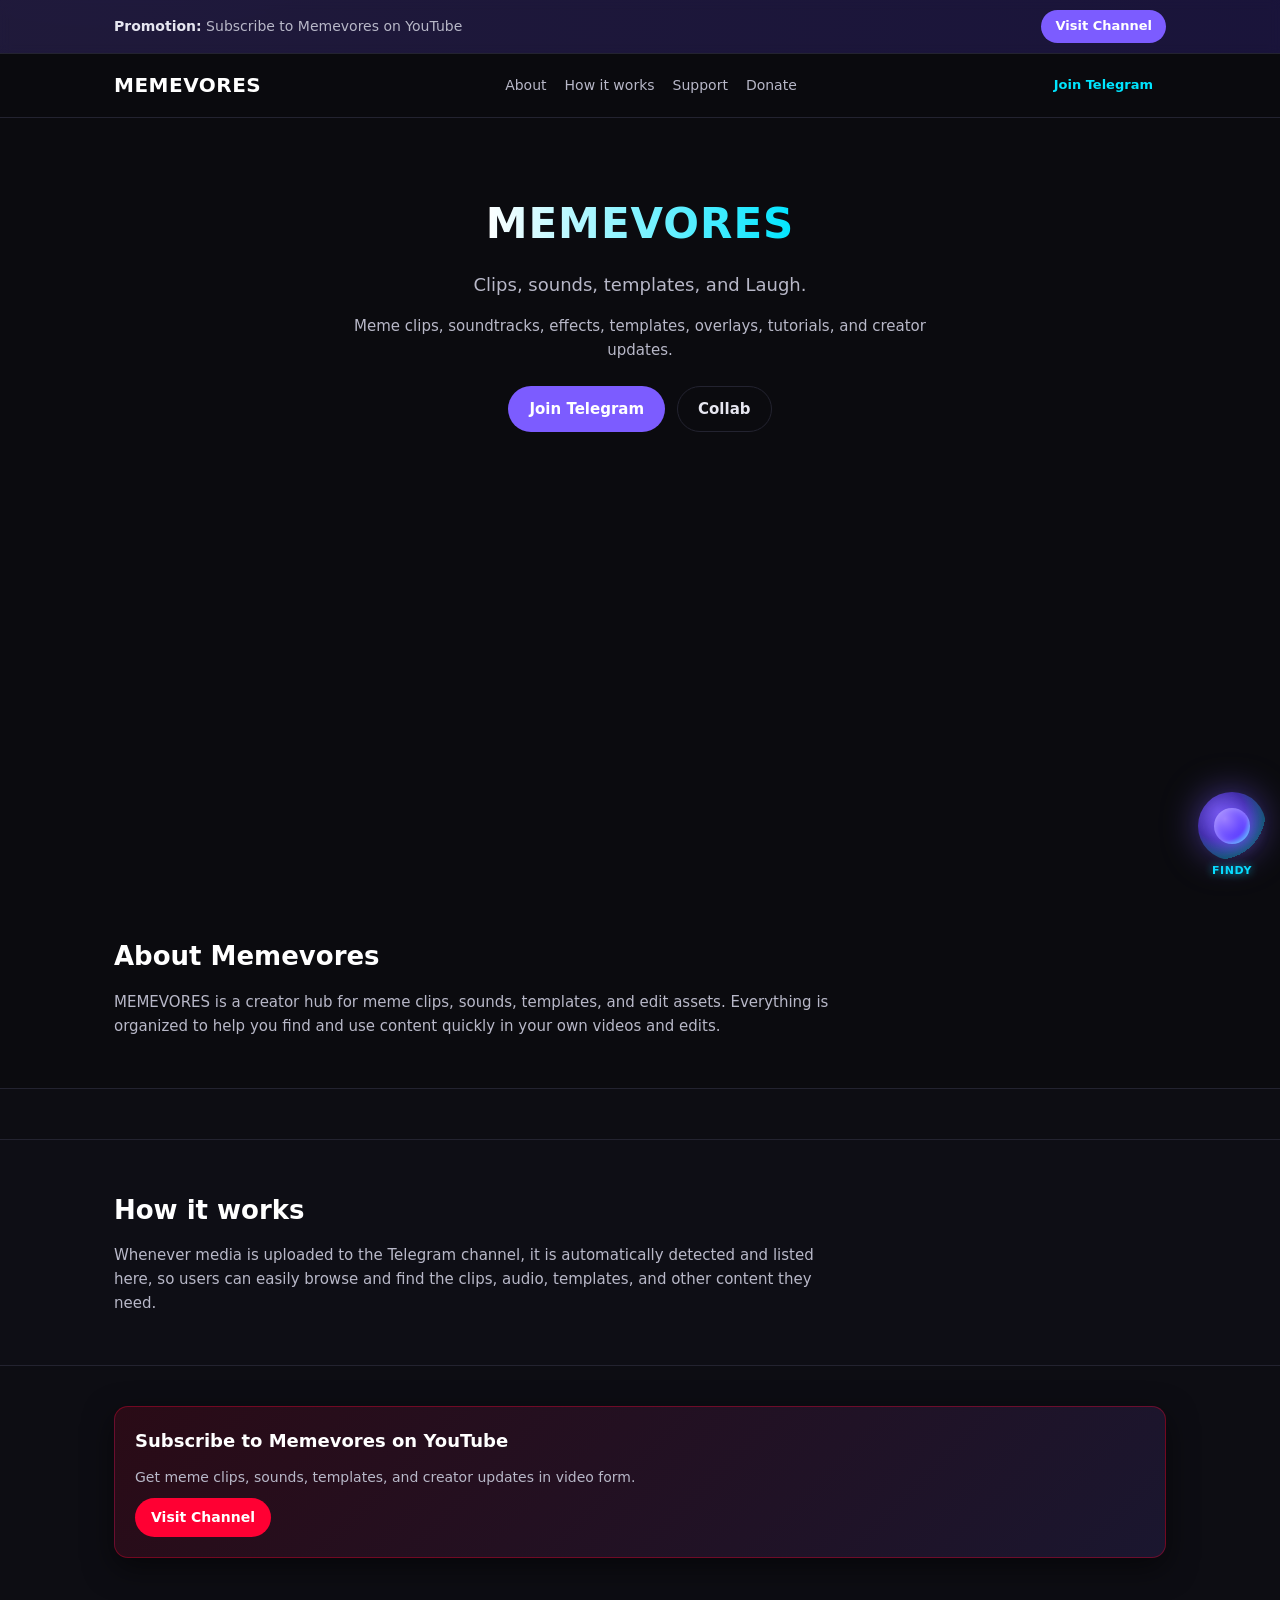
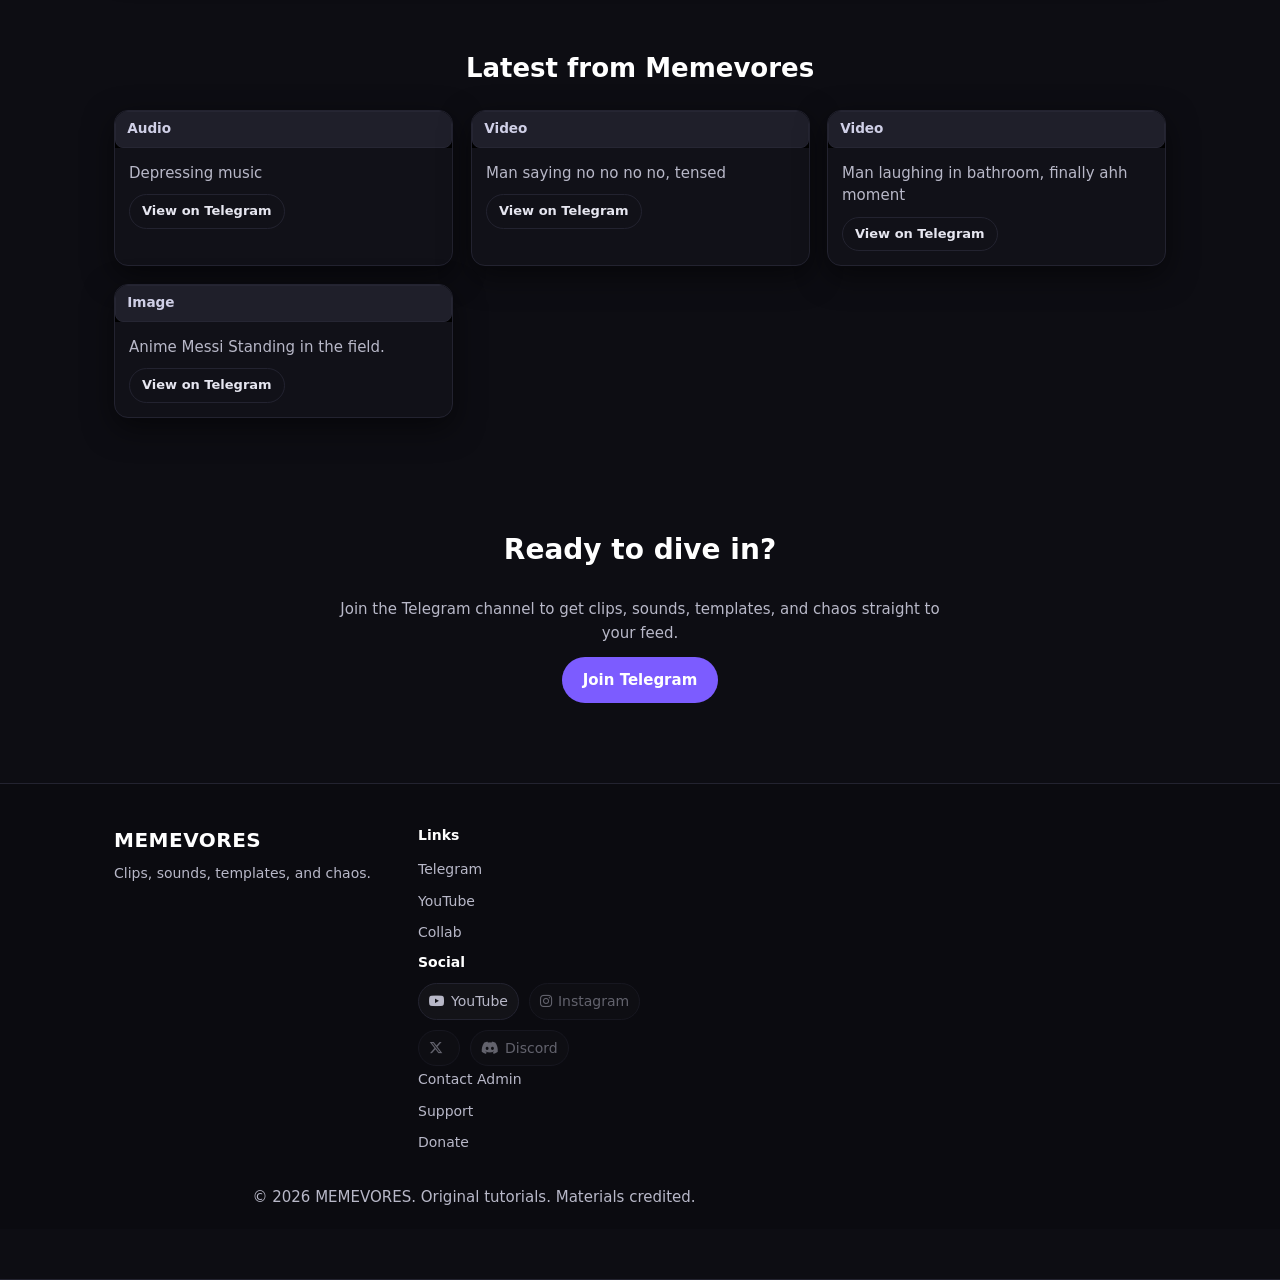
==== commit e8a16ccd: "Update index.html" ====
--- a/index.html
+++ b/index.html
@@ -178,6 +178,46 @@
     </div>
   </div>
 
+    <!-- Findy AI Assistant -->
+<div id="findy-widget" class="findy-widget">
+  <div id="findy-chat" class="findy-chat hidden">
+    <div class="findy-header">
+      <div class="findy-brand">
+        <span class="findy-logo">👁️</span>
+        <div class="findy-name">
+          <div class="findy-title">Findy</div>
+          <div class="findy-subtitle">by Memevores</div>
+        </div>
+      </div>
+      <button id="findy-close" class="findy-close" aria-label="Close">✕</button>
+    </div>
+
+    <div id="findy-messages" class="findy-messages"></div>
+
+    <div class="findy-input-row">
+      <input
+        id="findy-input"
+        type="text"
+        placeholder="Tell me what you need..."
+        autocomplete="off"
+      />
+      <button id="findy-send" class="findy-send">
+        <svg width="18" height="18" viewBox="0 0 24 24" fill="none">
+          <path d="M5 12h14M12 5l7 7-7 7" stroke="currentColor" stroke-width="2" stroke-linecap="round" stroke-linejoin="round"/>
+        </svg>
+      </button>
+    </div>
+  </div>
+
+  <div id="findy-trigger" class="findy-trigger">
+    <div class="findy-orb">
+      <div class="findy-orb-glow"></div>
+      <div class="findy-orb-core"></div>
+    </div>
+    <div class="findy-label">Findy</div>
+  </div>
+</div>
+    
   <!-- Category Browse Modal -->
 <div id="category-modal" class="modal hidden">
   <div class="modal-backdrop"></div>
--- a/style.css
+++ b/style.css
@@ -670,6 +670,7 @@
 .feed-card.text-only .feed-media {
   display: none;
 }
+
 /* Category grid in hero */
 .category-grid {
   display: grid;
@@ -682,7 +683,7 @@
 }
 
 .category-card {
-  background: var(--card);
+  background: var(--card-bg);
   border: 1px solid var(--border);
   border-radius: 12px;
   padding: 1.25rem 1rem;
@@ -727,7 +728,7 @@
 .filters input {
   flex: 1;
   min-width: 200px;
-  background: var(--card);
+  background: var(--card-bg);
   border: 1px solid var(--border);
   color: var(--text);
   padding: 0.5rem 0.75rem;
@@ -739,6 +740,7 @@
 #category-posts-grid .feed-card {
   cursor: pointer;
 }
+
 /* Audio posts: compact player, not square */
 .feed-card:has(.feed-media audio),
 #category-posts-grid .feed-card:has(.feed-media audio) {
@@ -797,6 +799,7 @@
     transition: none;
   }
 }
+
 /* ===== Category Pagination ===== */
 .category-pagination {
   display: flex;
@@ -855,3 +858,588 @@
   cursor: not-allowed;
   pointer-events: none;
 }
+
+/* ===== Responsive Desktop + Mobile Fixes ===== */
+
+/* Prevent horizontal overflow on every screen */
+html,
+body {
+  width: 100%;
+  max-width: 100%;
+  overflow-x: hidden;
+}
+
+/* Make media and long text stay inside their containers */
+img,
+video,
+audio,
+iframe {
+  max-width: 100%;
+}
+
+button,
+input,
+textarea,
+select {
+  font: inherit;
+}
+
+/* Keep the category modal within the viewport */
+.modal {
+  overflow-y: auto;
+}
+
+.modal-content {
+  max-height: calc(100vh - 40px);
+  overflow-y: auto;
+}
+
+.modal-wide {
+  width: min(900px, 100%);
+}
+
+/* Better tablet/desktop spacing */
+@media (min-width: 768px) {
+  .container {
+    padding-left: 24px;
+    padding-right: 24px;
+  }
+
+  .hero {
+    padding-top: 72px;
+  }
+}
+
+/* ===== Phone Layout ===== */
+@media (max-width: 767px) {
+  .container {
+    width: 100%;
+    padding-left: 16px;
+    padding-right: 16px;
+  }
+
+  .header-inner {
+    padding: 12px 16px;
+    gap: 10px;
+  }
+
+  .logo {
+    font-size: 16px;
+    white-space: nowrap;
+  }
+
+  #telegram-header-btn {
+    padding: 6px 9px;
+    font-size: 11px;
+    white-space: nowrap;
+  }
+
+  .hero {
+    padding: 52px 0 28px;
+  }
+
+  #hero-title {
+    max-width: 100%;
+    font-size: clamp(28px, 10vw, 38px);
+    line-height: 1.1;
+    overflow-wrap: anywhere;
+  }
+
+  .hero-subtitle {
+    font-size: 16px;
+    line-height: 1.45;
+  }
+
+  .hero-description {
+    font-size: 14px;
+    line-height: 1.5;
+  }
+
+  .hero-buttons {
+    width: 100%;
+    gap: 10px;
+  }
+
+  .hero-buttons .btn {
+    flex: 1 1 140px;
+    min-height: 42px;
+  }
+
+  .category-grid {
+    width: 100%;
+    grid-template-columns: repeat(2, minmax(0, 1fr));
+    gap: 10px;
+    margin-top: 18px;
+  }
+
+  .category-card {
+    min-width: 0;
+    padding: 14px 8px;
+  }
+
+  .category-icon {
+    font-size: 1.6rem;
+  }
+
+  .category-name {
+    font-size: 0.82rem;
+    text-align: center;
+    overflow-wrap: anywhere;
+  }
+
+  .features {
+    padding: 28px 0;
+  }
+
+  .features-grid {
+    gap: 12px;
+  }
+
+  .feature-card {
+    padding: 15px;
+  }
+
+  .feature-icon {
+    font-size: 24px;
+  }
+
+  .feature-title {
+    font-size: 15px;
+  }
+
+  .feature-desc {
+    font-size: 13px;
+  }
+
+  .content-section {
+    padding: 34px 0;
+  }
+
+  .content-section h2,
+  .feed-section h2 {
+    font-size: 22px;
+  }
+
+  .content-section p {
+    font-size: 14px;
+  }
+
+  .promo-section {
+    padding: 28px 0;
+  }
+
+  .promo-card {
+    padding: 16px;
+  }
+
+  .cta-section {
+    padding: 42px 0 56px;
+  }
+
+  .cta-inner h2 {
+    font-size: 24px;
+  }
+
+  .cta-inner p {
+    font-size: 14px;
+  }
+
+  .feed-section {
+    padding: 34px 0;
+  }
+
+  .feed-grid {
+    grid-template-columns: 1fr;
+    gap: 12px;
+  }
+
+  .feed-content {
+    padding: 12px;
+  }
+
+  .feed-caption {
+    font-size: 13px;
+  }
+
+  .feed-telegram-btn {
+    min-height: 38px;
+    padding: 7px 11px;
+    font-size: 12px;
+  }
+
+  .site-footer {
+    padding: 30px 0 16px;
+  }
+
+  .footer-inner {
+    gap: 20px;
+  }
+
+  .footer-col a,
+  #footer-tagline {
+    font-size: 13px;
+  }
+
+  .copyright {
+    font-size: 11px;
+  }
+
+  /* Category modal */
+  .modal {
+    align-items: flex-start;
+    padding: 10px;
+  }
+
+  .modal-content,
+  .modal-wide {
+    width: 100%;
+    max-width: 100%;
+    max-height: calc(100vh - 20px);
+    padding: 17px 13px;
+    border-radius: 12px;
+  }
+
+  #category-modal-title {
+    padding-right: 30px;
+    font-size: 19px;
+  }
+
+  .filters {
+    margin-bottom: 12px;
+  }
+
+  .filters input {
+    width: 100%;
+    min-width: 0;
+    min-height: 42px;
+    font-size: 16px;
+  }
+
+  #category-posts-grid {
+    grid-template-columns: 1fr;
+    gap: 12px;
+  }
+
+  .category-pagination {
+    gap: 6px;
+    margin-top: 16px;
+  }
+
+  .category-pagination .btn {
+    min-height: 40px;
+    padding: 7px 9px;
+    font-size: 11px;
+  }
+
+  .page-numbers {
+    gap: 5px;
+  }
+
+  .page-numbers .page-btn {
+    min-width: 34px;
+    height: 36px;
+    padding: 0 8px;
+  }
+}
+
+/* Very small phones */
+@media (max-width: 380px) {
+  .header-inner {
+    padding-left: 12px;
+    padding-right: 12px;
+  }
+
+  .logo {
+    font-size: 14px;
+  }
+
+  #telegram-header-btn {
+    font-size: 10px;
+    padding: 5px 7px;
+  }
+
+  .container {
+    padding-left: 12px;
+    padding-right: 12px;
+  }
+
+  .category-pagination .btn {
+    font-size: 10px;
+    padding-left: 7px;
+    padding-right: 7px;
+  }
+
+  .page-numbers .page-btn {
+    min-width: 31px;
+    height: 34px;
+  }
+}
+
+/* Respect reduced-motion preference */
+@media (prefers-reduced-motion: reduce) {
+  *,
+  *::before,
+  *::after {
+    scroll-behavior: auto !important;
+    transition-duration: 0.01ms !important;
+    animation-duration: 0.01ms !important;
+  }
+      }
+
+/* ===== Findy AI Widget ===== */
+.findy-widget {
+  position: fixed;
+  right: 20px;
+  bottom: 20px;
+  z-index: 9999;
+  font-family: var(--font-main);
+}
+
+/* Trigger (not button-like) */
+.findy-trigger {
+  display: flex;
+  flex-direction: column;
+  align-items: center;
+  gap: 8px;
+  cursor: pointer;
+  user-select: none;
+}
+
+.findy-orb {
+  position: relative;
+  width: 56px;
+  height: 56px;
+  display: grid;
+  place-items: center;
+  filter: drop-shadow(0 0 18px rgba(124, 92, 255, 0.7));
+}
+
+.findy-orb-glow {
+  position: absolute;
+  inset: -6px;
+  border-radius: 50%;
+  background: radial-gradient(
+    circle at 30% 30%,
+    rgba(124, 92, 255, 0.9),
+    rgba(92, 61, 255, 0.6) 40%,
+    rgba(0, 229, 255, 0.35) 70%,
+    transparent 70%
+  );
+  animation: findy-pulse 2.4s ease-in-out infinite;
+  opacity: 0.9;
+}
+
+.findy-orb-core {
+  position: relative;
+  width: 36px;
+  height: 36px;
+  border-radius: 50%;
+  background: radial-gradient(
+    circle at 30% 30%,
+    #9b7dff,
+    #5c3dff 60%,
+    #00e5ff
+  );
+  box-shadow:
+    inset 0 0 10px rgba(255, 255, 255, 0.5),
+    0 0 18px rgba(124, 92, 255, 0.8);
+}
+
+.findy-label {
+  font-size: 11px;
+  font-weight: 700;
+  letter-spacing: 0.6px;
+  color: var(--accent);
+  text-transform: uppercase;
+  text-shadow: 0 0 8px rgba(0, 229, 255, 0.7);
+}
+
+@keyframes findy-pulse {
+  0%, 100% {
+    transform: scale(1);
+    opacity: 0.9;
+  }
+  50% {
+    transform: scale(1.08);
+    opacity: 1;
+  }
+}
+
+/* Chat window */
+.findy-chat {
+  position: absolute;
+  right: 0;
+  bottom: 80px;
+  width: min(360px, 92vw);
+  max-height: 520px;
+  display: flex;
+  flex-direction: column;
+  background: rgba(11, 11, 15, 0.95);
+  border: 1px solid var(--border);
+  border-radius: 16px;
+  box-shadow: 0 10px 40px rgba(0, 0, 0, 0.7);
+  overflow: hidden;
+  backdrop-filter: blur(10px);
+}
+
+.findy-chat.hidden {
+  display: none;
+}
+
+.findy-header {
+  display: flex;
+  align-items: center;
+  justify-content: space-between;
+  padding: 12px 14px;
+  border-bottom: 1px solid var(--border);
+  background: linear-gradient(
+    90deg,
+    rgba(124, 92, 255, 0.12),
+    rgba(92, 61, 255, 0.12)
+  );
+}
+
+.findy-brand {
+  display: flex;
+  align-items: center;
+  gap: 10px;
+}
+
+.findy-logo {
+  font-size: 20px;
+  filter: drop-shadow(0 0 8px rgba(0, 229, 255, 0.7));
+}
+
+.findy-name {
+  display: flex;
+  flex-direction: column;
+}
+
+.findy-title {
+  font-size: 15px;
+  font-weight: 800;
+  color: #fff;
+  letter-spacing: 0.4px;
+}
+
+.findy-subtitle {
+  font-size: 10px;
+  color: var(--text-dim);
+  letter-spacing: 0.6px;
+  text-transform: uppercase;
+}
+
+.findy-close {
+  background: transparent;
+  border: none;
+  color: var(--text-dim);
+  font-size: 20px;
+  cursor: pointer;
+  line-height: 1;
+  transition: color 0.2s ease;
+}
+
+.findy-close:hover {
+  color: #fff;
+}
+
+.findy-messages {
+  flex: 1;
+  overflow-y: auto;
+  padding: 12px;
+  display: flex;
+  flex-direction: column;
+  gap: 10px;
+}
+
+.findy-message {
+  max-width: 85%;
+  padding: 8px 11px;
+  border-radius: 12px;
+  font-size: 13px;
+  line-height: 1.45;
+  word-wrap: break-word;
+}
+
+.findy-message.user {
+  align-self: flex-end;
+  background: linear-gradient(
+    135deg,
+    rgba(124, 92, 255, 0.25),
+    rgba(92, 61, 255, 0.25)
+  );
+  border: 1px solid rgba(124, 92, 255, 0.35);
+  color: var(--text);
+}
+
+.findy-message.ai {
+  align-self: flex-start;
+  background: rgba(20, 20, 28, 0.7);
+  border: 1px solid var(--border);
+  color: var(--text);
+}
+
+.findy-input-row {
+  display: flex;
+  gap: 8px;
+  padding: 10px;
+  border-top: 1px solid var(--border);
+  background: rgba(11, 11, 15, 0.7);
+}
+
+#findy-input {
+  flex: 1;
+  background: rgba(20, 20, 28, 0.7);
+  border: 1px solid var(--border);
+  color: var(--text);
+  padding: 8px 10px;
+  border-radius: 10px;
+  font-size: 13px;
+  outline: none;
+}
+
+#findy-input:focus {
+  border-color: var(--accent);
+}
+
+.findy-send {
+  background: var(--primary);
+  color: #fff;
+  border: none;
+  border-radius: 10px;
+  width: 38px;
+  height: 38px;
+  display: grid;
+  place-items: center;
+  cursor: pointer;
+  transition: transform 0.15s ease, background 0.2s ease;
+}
+
+.findy-send:hover {
+  background: var(--primary-2);
+  transform: translateY(-1px);
+}
+
+/* Mobile adjustments */
+@media (max-width: 480px) {
+  .findy-widget {
+    right: 12px;
+    bottom: 12px;
+  }
+
+  .findy-chat {
+    bottom: 72px;
+    width: min(340px, 94vw);
+    max-height: 60vh;
+  }
+
+  .findy-orb {
+    width: 50px;
+    height: 50px;
+  }
+
+  .findy-orb-core {
+    width: 32px;
+    height: 32px;
+  }
+}
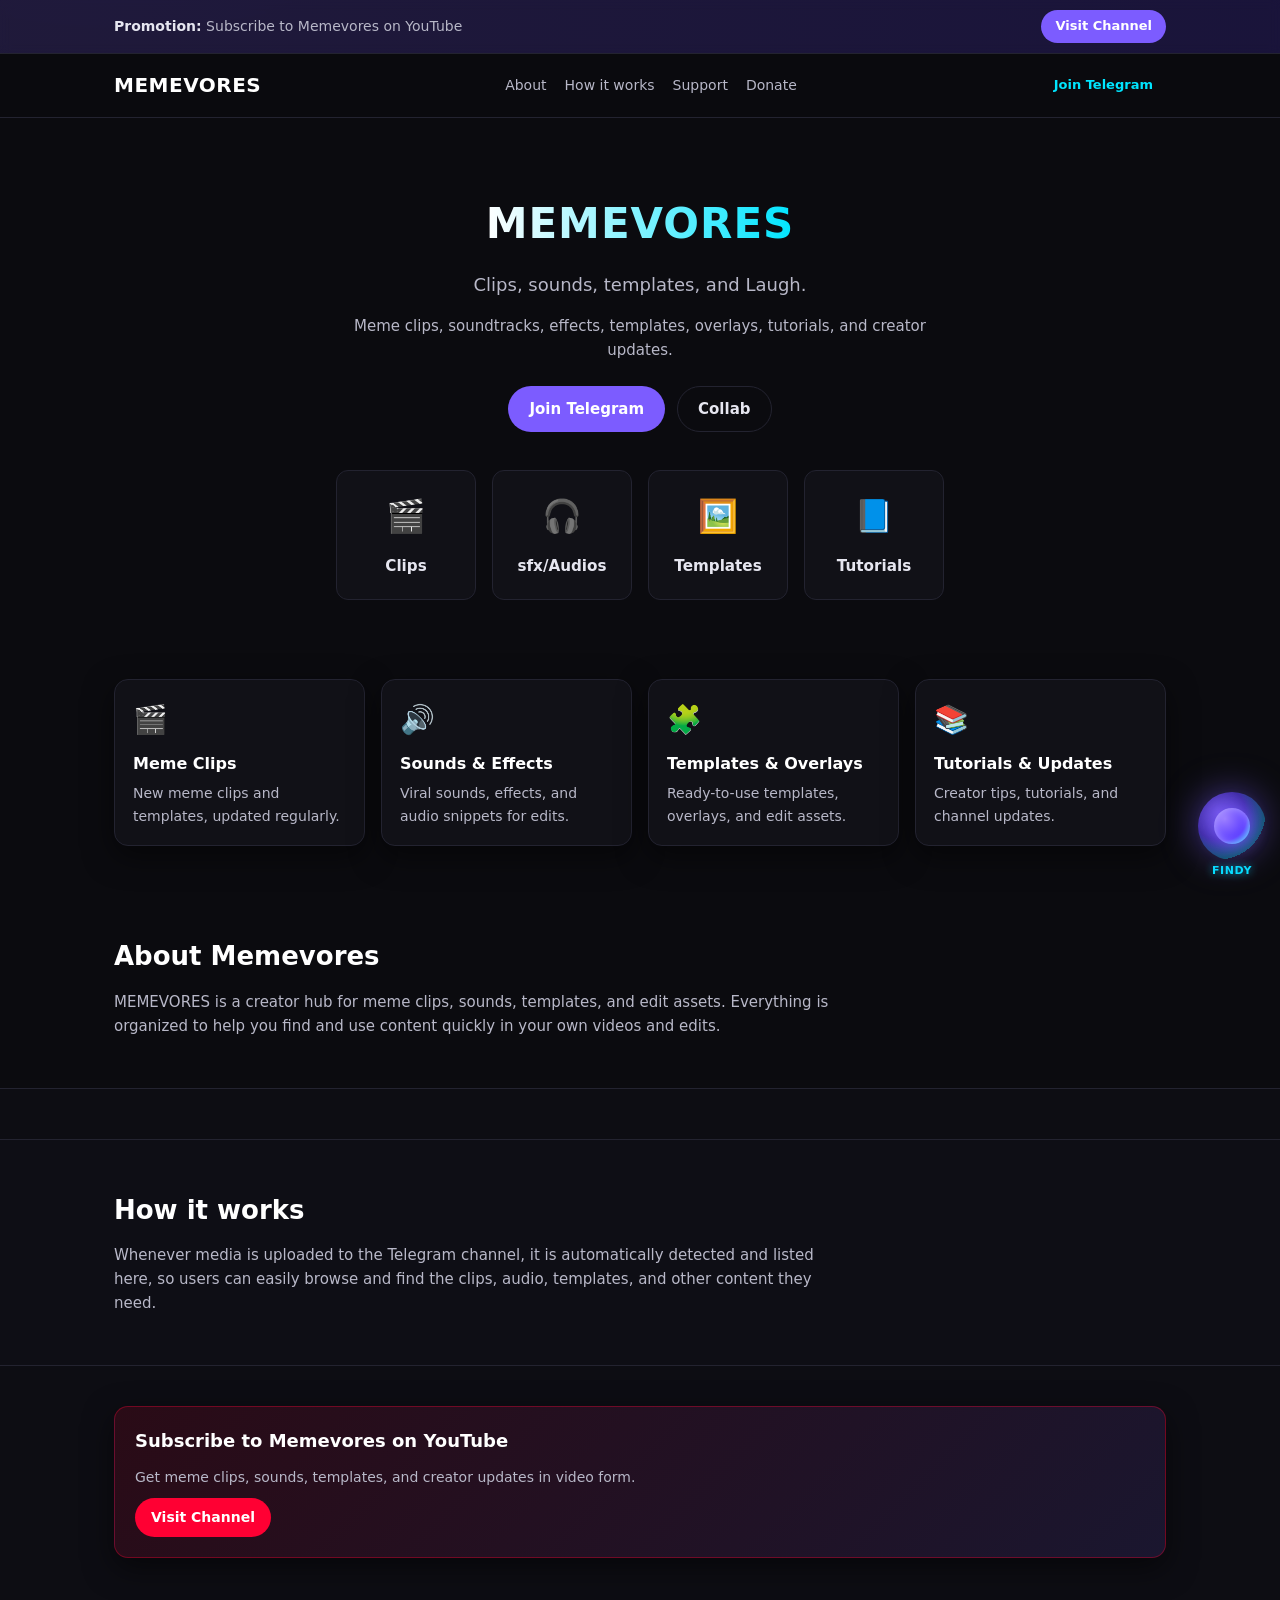
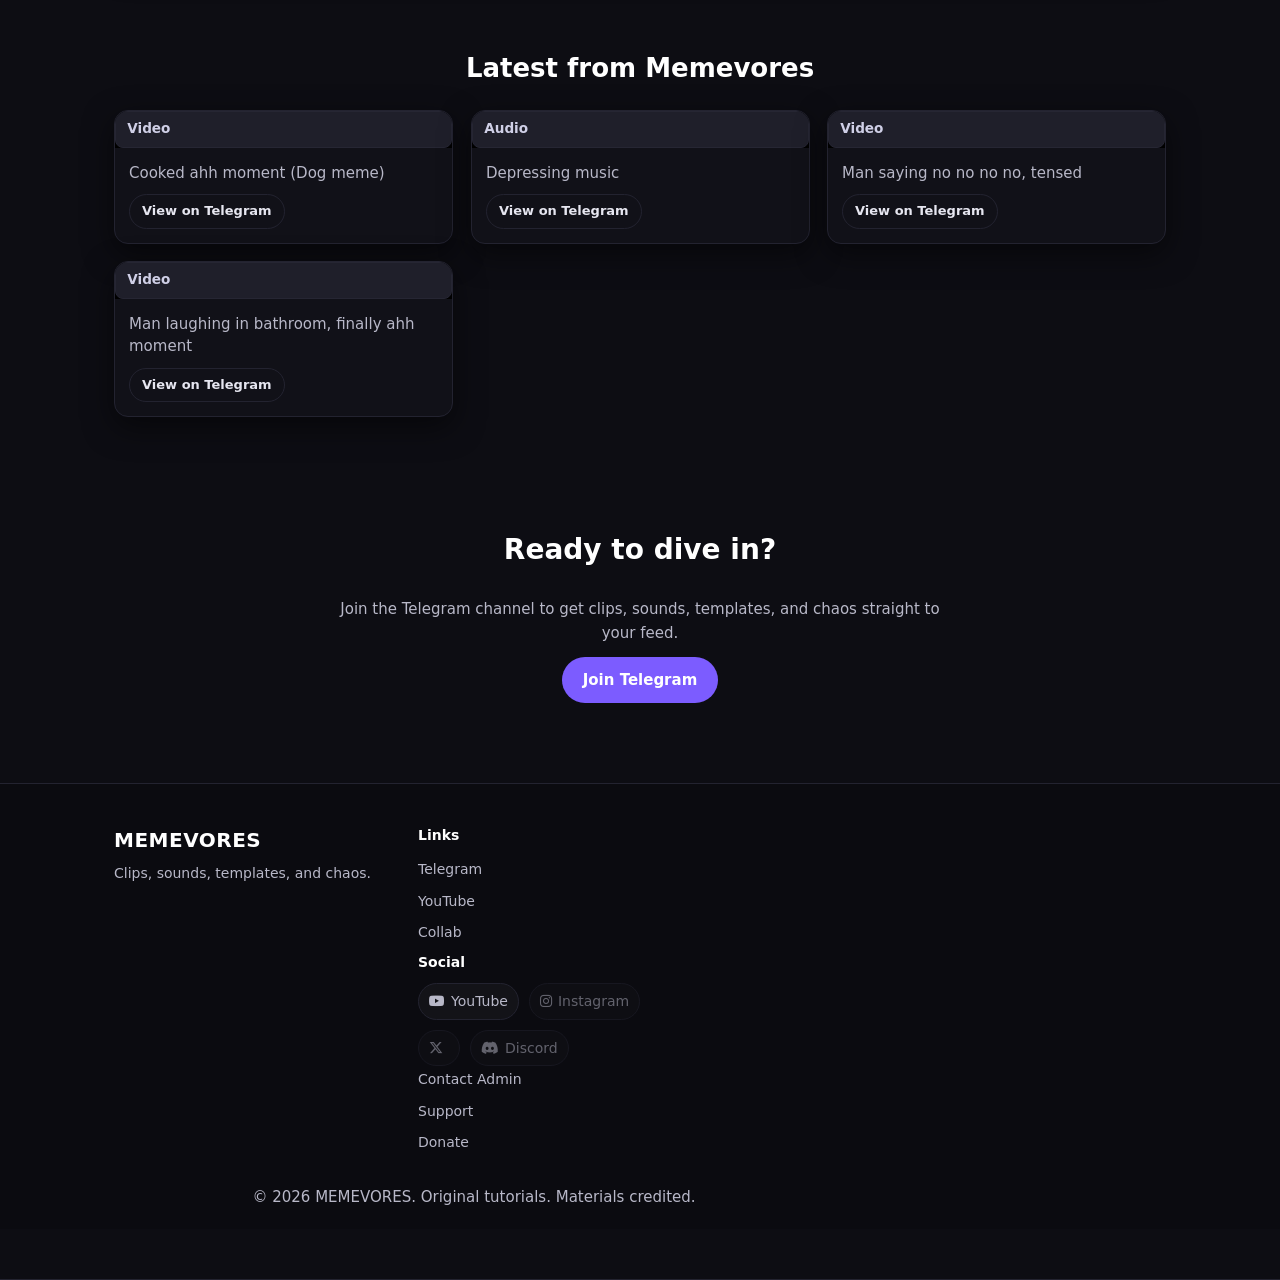
==== commit 7c52f2cf: "Update index.html" ====
--- a/index.html
+++ b/index.html
@@ -8,7 +8,7 @@
     rel="stylesheet"
     href="https://cdnjs.cloudflare.com/ajax/libs/font-awesome/6.5.2/css/all.min.css"
   />
-  <link rel="stylesheet" href="style.css?v=2" />
+  <link rel="stylesheet" href="style.css?v=3" />
 </head>
 <body>
   <!-- Promotion Banner -->
@@ -248,6 +248,6 @@
   </div>
 </div>
 
-  <script src="script.js?v=2"></script>
+  <script src="script.js?v=3"></script>
 </body>
 </html>
--- a/style.css
+++ b/style.css
@@ -1443,3 +1443,13 @@
     height: 32px;
   }
 }
+.findy-media-card {
+  max-width: 100%;
+  padding: 8px;
+}
+
+.findy-media-card video,
+.findy-media-card img {
+  border-radius: 8px;
+  background: #000;
+}
